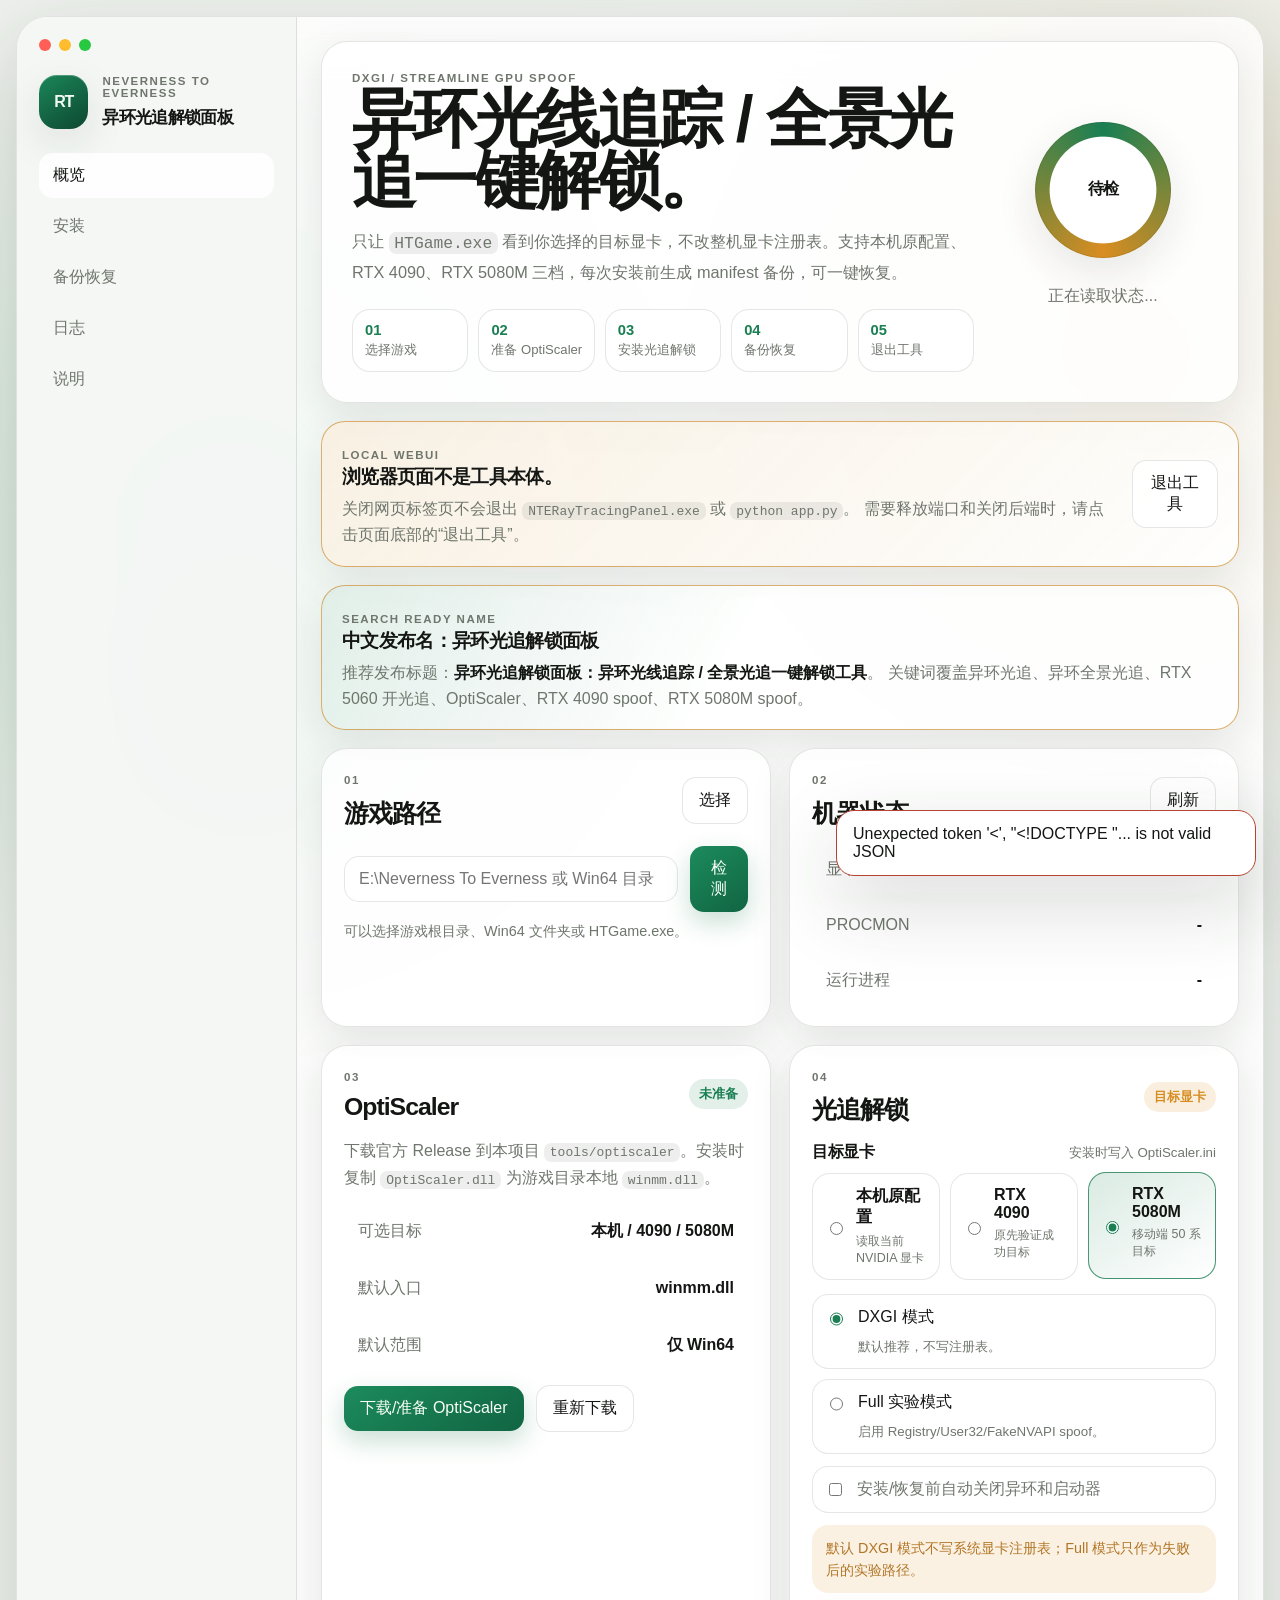
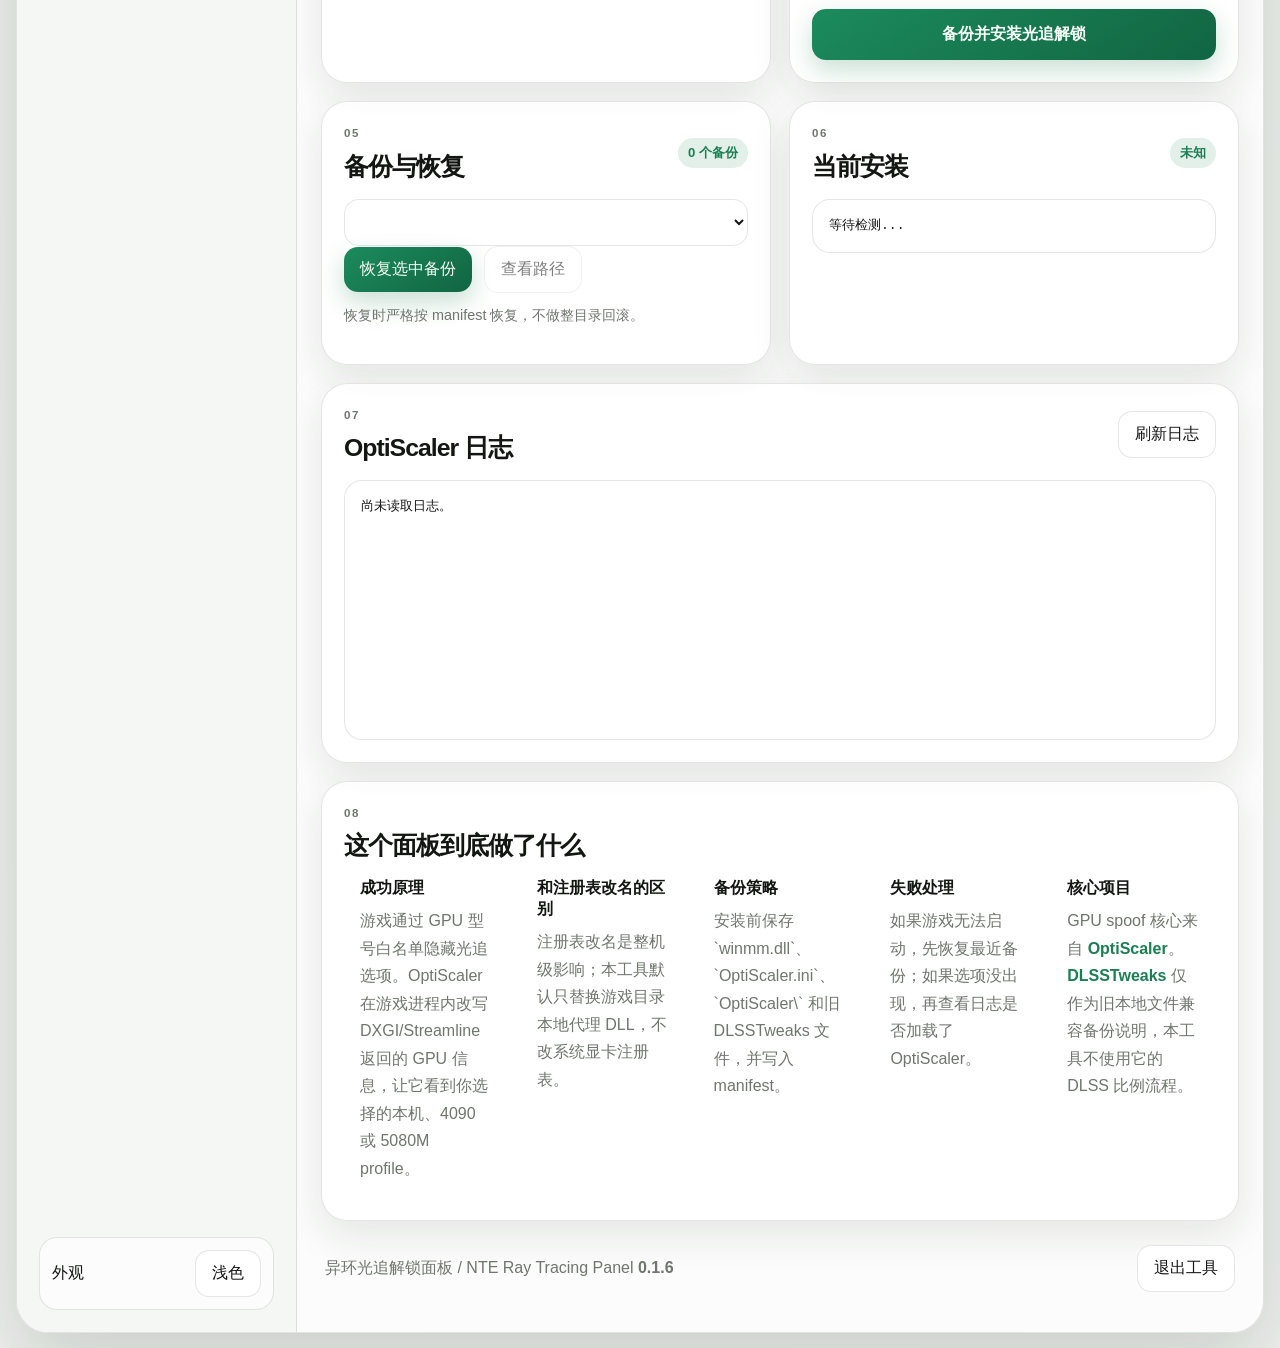
==== web/index.html @ 0f4c632c "Add selectable GPU spoof profiles" ====
<!doctype html>
<html lang="zh-CN" data-theme="light">
  <head>
    <meta charset="utf-8" />
    <meta name="viewport" content="width=device-width, initial-scale=1" />
    <meta
      name="description"
      content="异环光追解锁面板：异环光线追踪 / 全景光追一键解锁工具，基于 OptiScaler DXGI / Streamline GPU spoof，支持本机原配置、RTX 4090、RTX 5080M 三档目标，支持备份恢复，不改整机显卡注册表。"
    />
    <meta
      name="keywords"
      content="异环光追解锁,异环光线追踪一键,异环全景光追,异环光追开启,异环RTX5060开光追,异环显卡伪装,异环OptiScaler,异环RTX4090 spoof,异环RTX5080M spoof,NTE ray tracing unlock,Neverness To Everness ray tracing,Ananta path tracing,OptiScaler DXGI spoof"
    />
    <meta property="og:title" content="异环光追解锁面板 / NTE Ray Tracing Panel" />
    <meta property="og:description" content="只让 HTGame.exe 看到选定目标显卡，解锁异环光线追踪 / 全景光追选项；默认不改整机显卡注册表。" />
    <title>异环光追解锁面板 / NTE Ray Tracing Panel</title>
    <link rel="stylesheet" href="./styles.css" />
  </head>
  <body>
    <div class="ambient ambient-a"></div>
    <div class="ambient ambient-b"></div>

    <main class="shell">
      <aside class="sidebar">
        <div class="traffic">
          <span></span>
          <span></span>
          <span></span>
        </div>
        <div class="brand">
          <div class="brand-icon">RT</div>
          <div>
            <p class="eyebrow">Neverness To Everness</p>
            <h1>异环光追解锁面板</h1>
          </div>
        </div>
        <nav class="nav">
          <a href="#overview" class="active">概览</a>
          <a href="#install">安装</a>
          <a href="#backup">备份恢复</a>
          <a href="#logs">日志</a>
          <a href="#explain">说明</a>
        </nav>
        <div class="theme-card">
          <span>外观</span>
          <button id="themeToggle" class="theme-toggle" type="button">浅色</button>
        </div>
      </aside>

      <section class="content">
        <header class="hero" id="overview">
          <div>
            <p class="eyebrow">DXGI / Streamline GPU Spoof</p>
            <h2>异环光线追踪 / 全景光追一键解锁。</h2>
            <p class="hero-copy">
              只让 <code>HTGame.exe</code> 看到你选择的目标显卡，不改整机显卡注册表。支持本机原配置、RTX 4090、RTX 5080M 三档，每次安装前生成 manifest 备份，可一键恢复。
            </p>
            <div class="flow-strip" aria-label="功能流程">
              <div><b>01</b><span>选择游戏</span></div>
              <div><b>02</b><span>准备 OptiScaler</span></div>
              <div><b>03</b><span>安装光追解锁</span></div>
              <div><b>04</b><span>备份恢复</span></div>
              <div><b>05</b><span>退出工具</span></div>
            </div>
          </div>
          <div class="hero-meter">
            <div class="ring">
              <span id="statusGlyph">待检</span>
            </div>
            <p id="statusLine">正在读取状态...</p>
          </div>
        </header>

        <section class="notice-card">
          <div>
            <p class="eyebrow">Local WebUI</p>
            <h3>浏览器页面不是工具本体。</h3>
            <p>
              关闭网页标签页不会退出 <code>NTERayTracingPanel.exe</code> 或 <code>python app.py</code>。
              需要释放端口和关闭后端时，请点击页面底部的“退出工具”。
            </p>
          </div>
          <button id="shutdownBtnTop" class="secondary" type="button">退出工具</button>
        </section>

        <section class="seo-card">
          <p class="eyebrow">Search Ready Name</p>
          <h3>中文发布名：异环光追解锁面板</h3>
          <p>
            推荐发布标题：<b>异环光追解锁面板：异环光线追踪 / 全景光追一键解锁工具</b>。
            关键词覆盖异环光追、异环全景光追、RTX 5060 开光追、OptiScaler、RTX 4090 spoof、RTX 5080M spoof。
          </p>
        </section>

        <section class="grid two">
          <article class="card">
            <div class="card-head">
              <div>
                <p class="eyebrow">01</p>
                <h3>游戏路径</h3>
              </div>
              <button id="browseBtn" type="button" class="secondary">选择</button>
            </div>
            <div class="field-row">
              <input id="gamePath" type="text" placeholder="E:\Neverness To Everness 或 Win64 目录" />
              <button id="detectBtn" type="button">检测</button>
            </div>
            <div id="pathHint" class="hint">可以选择游戏根目录、Win64 文件夹或 HTGame.exe。</div>
          </article>

          <article class="card">
            <div class="card-head">
              <div>
                <p class="eyebrow">02</p>
                <h3>机器状态</h3>
              </div>
              <button id="refreshBtn" type="button" class="secondary">刷新</button>
            </div>
            <div class="status-list">
              <div><span>显卡</span><strong id="gpuName">-</strong></div>
              <div><span>PROCMON</span><strong id="procmonState">-</strong></div>
              <div><span>运行进程</span><strong id="processState">-</strong></div>
            </div>
          </article>
        </section>

        <section class="grid two" id="install">
          <article class="card feature">
            <div class="card-head">
              <div>
                <p class="eyebrow">03</p>
                <h3>OptiScaler</h3>
              </div>
              <span id="optiBadge" class="pill">未准备</span>
            </div>
            <p>
              下载官方 Release 到本项目 <code>tools/optiscaler</code>。安装时复制 <code>OptiScaler.dll</code> 为游戏目录本地
              <code>winmm.dll</code>。
            </p>
            <div class="setting-list">
              <div><span>可选目标</span><strong>本机 / 4090 / 5080M</strong></div>
              <div><span>默认入口</span><strong>winmm.dll</strong></div>
              <div><span>默认范围</span><strong>仅 Win64</strong></div>
            </div>
            <div class="actions">
              <button id="downloadBtn" type="button">下载/准备 OptiScaler</button>
              <button id="forceDownloadBtn" type="button" class="secondary">重新下载</button>
            </div>
          </article>

          <article class="card feature">
            <div class="card-head">
              <div>
                <p class="eyebrow">04</p>
                <h3>光追解锁</h3>
              </div>
              <span id="profileBadge" class="pill hot">目标显卡</span>
            </div>
            <div class="profile-panel">
              <div class="section-title">
                <span>目标显卡</span>
                <small>安装时写入 OptiScaler.ini</small>
              </div>
              <div id="profileGrid" class="profile-grid" aria-label="选择 GPU spoof 目标">
                <label class="profile-option">
                  <input type="radio" name="profile" value="local" />
                  <span>
                    <strong>本机原配置</strong>
                    <small>读取当前 NVIDIA 显卡</small>
                  </span>
                </label>
                <label class="profile-option">
                  <input type="radio" name="profile" value="rtx4090" />
                  <span>
                    <strong>RTX 4090</strong>
                    <small>原先验证成功目标</small>
                  </span>
                </label>
                <label class="profile-option">
                  <input type="radio" name="profile" value="rtx5080m" checked />
                  <span>
                    <strong>RTX 5080M</strong>
                    <small>移动端 50 系目标</small>
                  </span>
                </label>
              </div>
            </div>
            <div class="mode-box">
              <label>
                <input type="radio" name="mode" value="dxgi" checked />
                <span>DXGI 模式</span>
                <small>默认推荐，不写注册表。</small>
              </label>
              <label>
                <input type="radio" name="mode" value="full" />
                <span>Full 实验模式</span>
                <small>启用 Registry/User32/FakeNVAPI spoof。</small>
              </label>
            </div>
            <label class="check-row">
              <input id="closeGame" type="checkbox" />
              <span>安装/恢复前自动关闭异环和启动器</span>
            </label>
            <div class="danger-note">
              默认 DXGI 模式不写系统显卡注册表；Full 模式只作为失败后的实验路径。
            </div>
            <button id="installBtn" type="button" class="primary">备份并安装光追解锁</button>
          </article>
        </section>

        <section class="grid two" id="backup">
          <article class="card">
            <div class="card-head">
              <div>
                <p class="eyebrow">05</p>
                <h3>备份与恢复</h3>
              </div>
              <span id="backupCount" class="pill">0 个备份</span>
            </div>
            <select id="backupSelect"></select>
            <div class="actions">
              <button id="restoreBtn" type="button">恢复选中备份</button>
              <button id="openBackupBtn" type="button" class="secondary" disabled>查看路径</button>
            </div>
            <p class="hint">恢复时严格按 manifest 恢复，不做整目录回滚。</p>
          </article>

          <article class="card">
            <div class="card-head">
              <div>
                <p class="eyebrow">06</p>
                <h3>当前安装</h3>
              </div>
              <span id="installBadge" class="pill">未知</span>
            </div>
            <pre id="installState" class="mini-log">等待检测...</pre>
          </article>
        </section>

        <section class="card" id="logs">
          <div class="card-head">
            <div>
              <p class="eyebrow">07</p>
              <h3>OptiScaler 日志</h3>
            </div>
            <button id="logBtn" type="button" class="secondary">刷新日志</button>
          </div>
          <pre id="logView" class="log">尚未读取日志。</pre>
        </section>

        <section class="card explain" id="explain">
          <p class="eyebrow">08</p>
          <h3>这个面板到底做了什么</h3>
          <div class="explain-grid">
            <div>
              <h4>成功原理</h4>
              <p>游戏通过 GPU 型号白名单隐藏光追选项。OptiScaler 在游戏进程内改写 DXGI/Streamline 返回的 GPU 信息，让它看到你选择的本机、4090 或 5080M profile。</p>
            </div>
            <div>
              <h4>和注册表改名的区别</h4>
              <p>注册表改名是整机级影响；本工具默认只替换游戏目录本地代理 DLL，不改系统显卡注册表。</p>
            </div>
            <div>
              <h4>备份策略</h4>
              <p>安装前保存 `winmm.dll`、`OptiScaler.ini`、`OptiScaler\` 和旧 DLSSTweaks 文件，并写入 manifest。</p>
            </div>
            <div>
              <h4>失败处理</h4>
              <p>如果游戏无法启动，先恢复最近备份；如果选项没出现，再查看日志是否加载了 OptiScaler。</p>
            </div>
            <div>
              <h4>核心项目</h4>
              <p>
                GPU spoof 核心来自 <a href="https://github.com/optiscaler/OptiScaler">OptiScaler</a>。
                <a href="https://github.com/emoose/DLSSTweaks">DLSSTweaks</a> 仅作为旧本地文件兼容备份说明，本工具不使用它的 DLSS 比例流程。
              </p>
            </div>
          </div>
        </section>

        <footer class="footer">
          <span>异环光追解锁面板 / NTE Ray Tracing Panel <b id="versionText">0.1.6</b></span>
          <button id="shutdownBtn" class="ghost" type="button">退出工具</button>
        </footer>
      </section>
    </main>

    <div id="toast" class="toast"></div>
    <script src="./app.js"></script>
  </body>
</html>
---- web/styles.css ----
:root {
  --font-display: "Avenir Next", "SF Pro Display", "Segoe UI Variable", sans-serif;
  --font-body: "Aptos", "SF Pro Text", "Segoe UI", sans-serif;
  --bg: #edf0ec;
  --panel: rgba(255, 255, 255, 0.76);
  --panel-solid: #ffffff;
  --sidebar: rgba(244, 246, 243, 0.84);
  --text: #141614;
  --muted: #6f766d;
  --line: rgba(24, 28, 24, 0.11);
  --accent: #1a7f52;
  --accent-2: #d88d22;
  --danger: #b84232;
  --shadow: 0 28px 80px rgba(31, 43, 32, 0.18);
  --soft-shadow: 0 14px 40px rgba(31, 43, 32, 0.1);
  --code: rgba(20, 22, 20, 0.07);
}

html[data-theme="dark"] {
  --bg: #101310;
  --panel: rgba(30, 34, 30, 0.72);
  --panel-solid: #1b201b;
  --sidebar: rgba(23, 27, 23, 0.82);
  --text: #eef3ec;
  --muted: #aab3a7;
  --line: rgba(238, 243, 236, 0.12);
  --accent: #7ee0a5;
  --accent-2: #f0bd69;
  --danger: #ff897a;
  --shadow: 0 28px 90px rgba(0, 0, 0, 0.46);
  --soft-shadow: 0 14px 46px rgba(0, 0, 0, 0.28);
  --code: rgba(238, 243, 236, 0.08);
}

* {
  box-sizing: border-box;
}

html {
  scroll-behavior: smooth;
}

body {
  min-height: 100vh;
  margin: 0;
  color: var(--text);
  background:
    radial-gradient(circle at 18% 18%, rgba(122, 202, 149, 0.28), transparent 32rem),
    radial-gradient(circle at 88% 12%, rgba(216, 141, 34, 0.2), transparent 28rem),
    linear-gradient(135deg, var(--bg), color-mix(in oklab, var(--bg), #ffffff 8%));
  font-family: var(--font-body);
}

button,
input,
select {
  font: inherit;
}

code {
  padding: 0.1rem 0.36rem;
  border-radius: 0.45rem;
  background: var(--code);
}

.ambient {
  position: fixed;
  pointer-events: none;
  filter: blur(12px);
  opacity: 0.6;
  z-index: 0;
}

.ambient-a {
  inset: auto auto 4rem 8rem;
  width: 16rem;
  height: 16rem;
  border-radius: 42% 58% 55% 45%;
  background: rgba(93, 164, 114, 0.2);
}

.ambient-b {
  inset: 5rem 7rem auto auto;
  width: 12rem;
  height: 12rem;
  border-radius: 50%;
  background: rgba(229, 166, 72, 0.16);
}

.shell {
  position: relative;
  z-index: 1;
  display: grid;
  grid-template-columns: 280px minmax(0, 1fr);
  width: min(1320px, calc(100% - 32px));
  min-height: calc(100vh - 32px);
  margin: 16px auto;
  overflow: hidden;
  border: 1px solid var(--line);
  border-radius: 32px;
  background: var(--panel);
  box-shadow: var(--shadow);
  backdrop-filter: blur(26px) saturate(1.18);
}

.sidebar {
  display: flex;
  flex-direction: column;
  gap: 24px;
  padding: 22px;
  background: var(--sidebar);
  border-right: 1px solid var(--line);
}

.traffic {
  display: flex;
  gap: 8px;
}

.traffic span {
  width: 12px;
  height: 12px;
  border-radius: 50%;
}

.traffic span:nth-child(1) { background: #ff5f57; }
.traffic span:nth-child(2) { background: #ffbd2e; }
.traffic span:nth-child(3) { background: #28c840; }

.brand {
  display: flex;
  align-items: center;
  gap: 14px;
}

.brand-icon {
  display: grid;
  width: 54px;
  height: 54px;
  place-items: center;
  border-radius: 18px;
  color: #effaf1;
  background: linear-gradient(145deg, #1b8758, #0d4731);
  font-family: var(--font-display);
  font-weight: 800;
  letter-spacing: -0.08em;
  box-shadow: inset 0 1px rgba(255, 255, 255, 0.24), var(--soft-shadow);
}

.brand h1,
.hero h2,
.card h3 {
  margin: 0;
  font-family: var(--font-display);
  letter-spacing: -0.04em;
}

.brand h1 {
  font-size: 1.08rem;
}

.eyebrow {
  margin: 0 0 0.34rem;
  color: var(--muted);
  font-size: 0.72rem;
  font-weight: 700;
  letter-spacing: 0.13em;
  text-transform: uppercase;
}

.nav {
  display: grid;
  gap: 6px;
}

.nav a {
  padding: 12px 14px;
  color: var(--muted);
  text-decoration: none;
  border-radius: 14px;
  transition: 180ms ease;
}

.nav a:hover,
.nav a.active {
  color: var(--text);
  background: color-mix(in oklab, var(--panel-solid), transparent 18%);
}

.theme-card {
  display: flex;
  align-items: center;
  justify-content: space-between;
  margin-top: auto;
  padding: 12px;
  border: 1px solid var(--line);
  border-radius: 18px;
  background: color-mix(in oklab, var(--panel-solid), transparent 34%);
}

.content {
  display: grid;
  gap: 18px;
  padding: 24px;
  overflow: auto;
}

.hero,
.card {
  border: 1px solid var(--line);
  border-radius: 26px;
  background: var(--panel);
  box-shadow: var(--soft-shadow);
}

.hero {
  display: grid;
  grid-template-columns: minmax(0, 1fr) 210px;
  gap: 24px;
  padding: 30px;
  min-height: 230px;
}

.hero h2 {
  max-width: 780px;
  font-size: clamp(2.1rem, 5vw, 4.8rem);
  line-height: 0.95;
}

.hero-copy {
  max-width: 680px;
  color: var(--muted);
  font-size: 1.02rem;
  line-height: 1.8;
}

.flow-strip {
  display: grid;
  grid-template-columns: repeat(5, minmax(0, 1fr));
  gap: 10px;
  margin-top: 22px;
}

.flow-strip div {
  padding: 12px;
  border: 1px solid var(--line);
  border-radius: 18px;
  background: color-mix(in oklab, var(--panel-solid), transparent 28%);
}

.flow-strip b {
  display: block;
  color: var(--accent);
  font-family: var(--font-display);
  font-size: 0.92rem;
}

.flow-strip span {
  display: block;
  margin-top: 3px;
  color: var(--muted);
  font-size: 0.82rem;
  white-space: nowrap;
}

.hero-meter {
  display: grid;
  align-content: center;
  justify-items: center;
  gap: 12px;
  color: var(--muted);
  text-align: center;
}

.ring {
  display: grid;
  width: 136px;
  height: 136px;
  place-items: center;
  border-radius: 50%;
  background:
    radial-gradient(circle at center, var(--panel-solid) 0 55%, transparent 56%),
    conic-gradient(var(--accent), var(--accent-2), var(--accent));
  box-shadow: inset 0 0 0 1px var(--line), var(--soft-shadow);
}

.ring span {
  font-family: var(--font-display);
  font-weight: 800;
  letter-spacing: -0.05em;
  color: var(--text);
}

.grid {
  display: grid;
  gap: 18px;
}

.notice-card,
.seo-card {
  display: flex;
  align-items: center;
  justify-content: space-between;
  gap: 18px;
  padding: 18px 20px;
  border: 1px solid color-mix(in oklab, var(--accent-2), var(--line) 40%);
  border-radius: 24px;
  background:
    linear-gradient(135deg, color-mix(in oklab, var(--accent-2), transparent 88%), transparent),
    var(--panel);
  box-shadow: var(--soft-shadow);
}

.notice-card h3,
.notice-card p,
.seo-card h3,
.seo-card p {
  margin: 0;
}

.notice-card h3,
.seo-card h3 {
  font-family: var(--font-display);
  letter-spacing: -0.035em;
}

.notice-card p,
.seo-card p {
  margin-top: 6px;
  color: var(--muted);
  line-height: 1.6;
}

.seo-card {
  display: block;
  background:
    linear-gradient(120deg, color-mix(in oklab, var(--accent), transparent 88%), transparent 45%),
    var(--panel);
}

.seo-card b {
  color: var(--text);
}

.grid.two {
  grid-template-columns: repeat(2, minmax(0, 1fr));
}

.card {
  padding: 22px;
}

.card.feature {
  min-height: 252px;
}

.card-head,
.actions,
.field-row {
  display: flex;
  align-items: center;
  gap: 12px;
}

.card-head {
  justify-content: space-between;
  margin-bottom: 16px;
}

.card h3 {
  font-size: 1.55rem;
}

.card p {
  color: var(--muted);
  line-height: 1.72;
}

.field-row input,
select {
  min-width: 0;
  width: 100%;
  padding: 13px 14px;
  color: var(--text);
  border: 1px solid var(--line);
  border-radius: 15px;
  outline: none;
  background: color-mix(in oklab, var(--panel-solid), transparent 16%);
}

.field-row input:focus,
select:focus {
  border-color: color-mix(in oklab, var(--accent), var(--line) 30%);
  box-shadow: 0 0 0 4px color-mix(in oklab, var(--accent), transparent 84%);
}

button {
  border: 0;
  cursor: pointer;
  color: #f8fff8;
  background: linear-gradient(145deg, #1c8b5d, #116542);
  border-radius: 14px;
  padding: 12px 16px;
  box-shadow: 0 10px 24px rgba(19, 111, 73, 0.22);
  transition: transform 160ms ease, filter 160ms ease, opacity 160ms ease;
}

button:hover {
  transform: translateY(-1px);
  filter: brightness(1.04);
}

button:disabled {
  cursor: not-allowed;
  opacity: 0.55;
  transform: none;
}

button.secondary,
button.theme-toggle,
button.ghost {
  color: var(--text);
  background: color-mix(in oklab, var(--panel-solid), transparent 10%);
  box-shadow: none;
  border: 1px solid var(--line);
}

button.primary {
  width: 100%;
  margin-top: 16px;
  padding: 15px 18px;
  font-weight: 800;
}

.pill {
  display: inline-flex;
  align-items: center;
  justify-content: center;
  min-height: 30px;
  padding: 0 10px;
  border-radius: 999px;
  color: var(--accent);
  background: color-mix(in oklab, var(--accent), transparent 88%);
  font-size: 0.82rem;
  font-weight: 800;
}

.pill.hot {
  color: var(--accent-2);
  background: color-mix(in oklab, var(--accent-2), transparent 86%);
}

.hint {
  margin-top: 10px;
  color: var(--muted);
  font-size: 0.9rem;
}

.status-list {
  display: grid;
  gap: 10px;
}

.status-list div,
.setting-list div {
  display: flex;
  align-items: center;
  justify-content: space-between;
  gap: 16px;
  padding: 13px 14px;
  border-radius: 16px;
  background: color-mix(in oklab, var(--panel-solid), transparent 30%);
}

.status-list span,
.setting-list span {
  color: var(--muted);
}

.setting-list {
  display: grid;
  gap: 10px;
  margin: 16px 0;
}

.profile-panel {
  display: grid;
  gap: 10px;
  margin-bottom: 14px;
}

.section-title {
  display: flex;
  align-items: baseline;
  justify-content: space-between;
  gap: 12px;
}

.section-title span {
  font-family: var(--font-display);
  font-weight: 800;
  letter-spacing: -0.03em;
}

.section-title small {
  color: var(--muted);
}

.profile-grid {
  display: grid;
  grid-template-columns: repeat(3, minmax(0, 1fr));
  gap: 10px;
}

.profile-option {
  display: grid;
  grid-template-columns: auto minmax(0, 1fr);
  gap: 10px;
  min-height: 92px;
  padding: 12px;
  border: 1px solid var(--line);
  border-radius: 18px;
  background: color-mix(in oklab, var(--panel-solid), transparent 24%);
  transition: border-color 160ms ease, transform 160ms ease, background 160ms ease;
}

.profile-option:has(input:checked) {
  border-color: color-mix(in oklab, var(--accent), var(--line) 24%);
  background:
    linear-gradient(145deg, color-mix(in oklab, var(--accent), transparent 84%), transparent),
    color-mix(in oklab, var(--panel-solid), transparent 12%);
  transform: translateY(-1px);
}

.profile-option input {
  margin-top: 4px;
  accent-color: var(--accent);
}

.profile-option strong,
.profile-option small {
  display: block;
}

.profile-option small {
  margin-top: 5px;
  color: var(--muted);
  font-size: 0.78rem;
  line-height: 1.35;
  word-break: break-word;
}

.mode-box {
  display: grid;
  gap: 10px;
}

.mode-box label,
.check-row {
  display: grid;
  grid-template-columns: auto minmax(0, 1fr);
  gap: 10px 12px;
  padding: 12px;
  border: 1px solid var(--line);
  border-radius: 16px;
  background: color-mix(in oklab, var(--panel-solid), transparent 24%);
}

.mode-box input,
.check-row input {
  margin-top: 3px;
  accent-color: var(--accent);
}

.mode-box small {
  grid-column: 2;
  color: var(--muted);
}

.check-row {
  display: flex;
  align-items: center;
  margin-top: 12px;
  color: var(--muted);
}

.danger-note {
  margin-top: 12px;
  padding: 12px 14px;
  border-radius: 16px;
  color: color-mix(in oklab, var(--accent-2), var(--text) 18%);
  background: color-mix(in oklab, var(--accent-2), transparent 88%);
  font-size: 0.9rem;
  line-height: 1.55;
}

.mini-log,
.log {
  width: 100%;
  margin: 0;
  padding: 16px;
  overflow: auto;
  border: 1px solid var(--line);
  border-radius: 18px;
  color: var(--text);
  background: color-mix(in oklab, var(--panel-solid), transparent 22%);
  font-family: "Cascadia Mono", "JetBrains Mono", monospace;
  font-size: 0.82rem;
  line-height: 1.55;
}

.log {
  min-height: 260px;
  max-height: 520px;
}

.explain-grid {
  display: grid;
  grid-template-columns: repeat(5, minmax(0, 1fr));
  gap: 12px;
}

.explain-grid div {
  padding: 16px;
  border-radius: 20px;
  background: color-mix(in oklab, var(--panel-solid), transparent 26%);
}

.explain-grid h4 {
  margin: 0 0 8px;
  font-family: var(--font-display);
}

.explain-grid p {
  margin: 0;
}

.explain-grid a {
  color: var(--accent);
  font-weight: 800;
  text-decoration: none;
}

.footer {
  display: flex;
  align-items: center;
  justify-content: space-between;
  color: var(--muted);
  padding: 6px 4px 16px;
}

.toast {
  position: fixed;
  right: 24px;
  bottom: 24px;
  z-index: 10;
  max-width: min(420px, calc(100% - 48px));
  padding: 14px 16px;
  border: 1px solid var(--line);
  border-radius: 18px;
  color: var(--text);
  background: var(--panel-solid);
  box-shadow: var(--shadow);
  opacity: 0;
  transform: translateY(12px);
  transition: 180ms ease;
  pointer-events: none;
}

.toast.show {
  opacity: 1;
  transform: translateY(0);
}

@media (max-width: 980px) {
  .shell {
    grid-template-columns: 1fr;
  }

  .sidebar {
    position: sticky;
    top: 0;
    z-index: 2;
    border-right: 0;
    border-bottom: 1px solid var(--line);
  }

  .nav {
    grid-template-columns: repeat(5, minmax(0, 1fr));
    overflow: auto;
  }

  .hero,
  .flow-strip,
  .grid.two,
  .profile-grid,
  .explain-grid {
    grid-template-columns: 1fr;
  }

  .notice-card {
    align-items: stretch;
    flex-direction: column;
  }
}

@media (max-width: 640px) {
  .shell {
    width: 100%;
    min-height: 100vh;
    margin: 0;
    border-radius: 0;
  }

  .content,
  .sidebar {
    padding: 16px;
  }

  .field-row,
  .actions,
  .card-head {
    align-items: stretch;
    flex-direction: column;
  }

  .hero h2 {
    font-size: 2.2rem;
  }
}
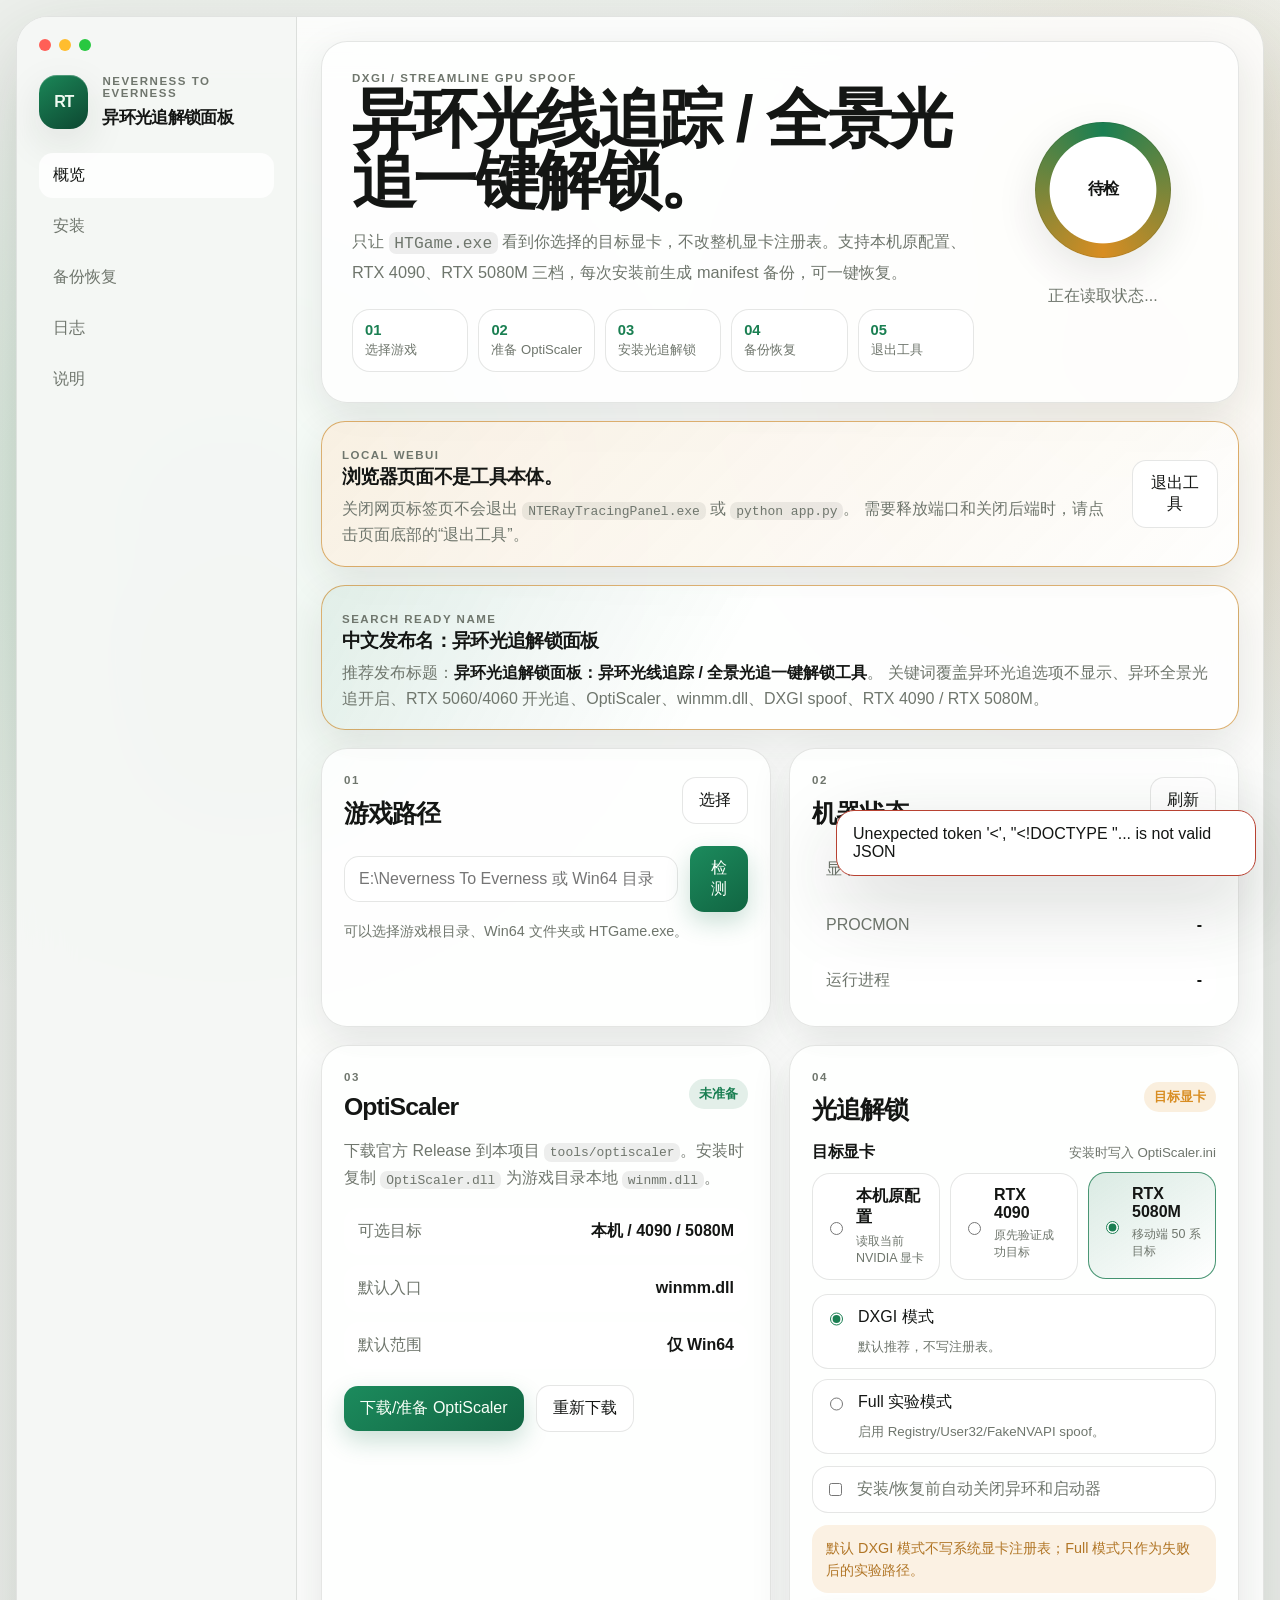
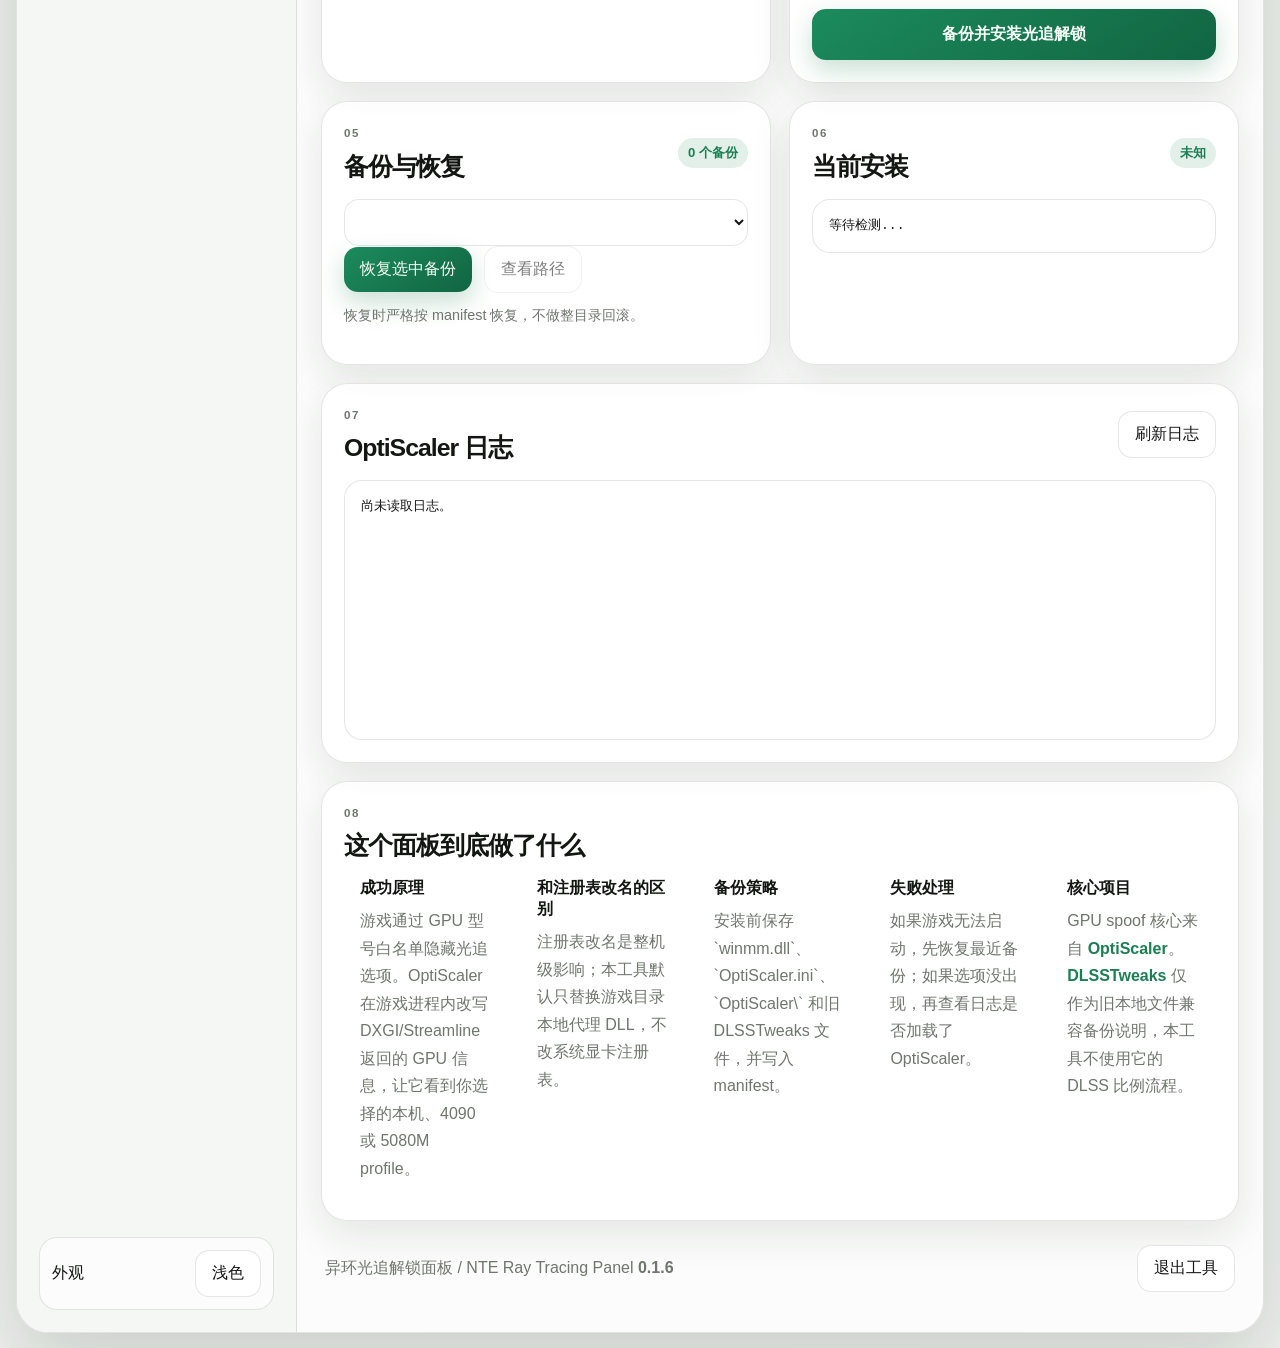
==== commit 5e4ba48f: "Improve search keywords and metadata" ====
--- a/web/index.html
+++ b/web/index.html
@@ -5,14 +5,14 @@
     <meta name="viewport" content="width=device-width, initial-scale=1" />
     <meta
       name="description"
-      content="异环光追解锁面板：异环光线追踪 / 全景光追一键解锁工具，基于 OptiScaler DXGI / Streamline GPU spoof，支持本机原配置、RTX 4090、RTX 5080M 三档目标，支持备份恢复，不改整机显卡注册表。"
+      content="异环光追解锁面板：解决异环光追选项不显示、RTX 5060/4060 无法开启光线追踪的问题。基于 OptiScaler DXGI / Streamline GPU spoof，本地 WebUI 支持本机原配置、RTX 4090、RTX 5080M 三档目标，备份恢复，不改整机显卡注册表。"
     />
     <meta
       name="keywords"
-      content="异环光追解锁,异环光线追踪一键,异环全景光追,异环光追开启,异环RTX5060开光追,异环显卡伪装,异环OptiScaler,异环RTX4090 spoof,异环RTX5080M spoof,NTE ray tracing unlock,Neverness To Everness ray tracing,Ananta path tracing,OptiScaler DXGI spoof"
+      content="异环光追解锁,异环光线追踪开启,异环全景光追开启,异环光追选项不显示,异环光追灰色,异环RTX5060开光追,异环RTX4060开光追,异环显卡伪装,异环不改注册表光追,异环winmm.dll光追,异环HTGame.exe光追,异环OptiScaler,异环RTX4090 spoof,异环RTX5080M spoof,NTE ray tracing unlock,Neverness To Everness ray tracing unlock,NTE ray tracing option missing,NTE GPU spoof,NTE OptiScaler DXGI spoof,Ananta ray tracing unlock,Ananta path tracing"
     />
     <meta property="og:title" content="异环光追解锁面板 / NTE Ray Tracing Panel" />
-    <meta property="og:description" content="只让 HTGame.exe 看到选定目标显卡，解锁异环光线追踪 / 全景光追选项；默认不改整机显卡注册表。" />
+    <meta property="og:description" content="本地 WebUI 工具：只让 HTGame.exe 看到选定目标显卡，解锁异环光线追踪 / 全景光追选项；默认不改整机显卡注册表。" />
     <title>异环光追解锁面板 / NTE Ray Tracing Panel</title>
     <link rel="stylesheet" href="./styles.css" />
   </head>
@@ -88,7 +88,7 @@
           <h3>中文发布名：异环光追解锁面板</h3>
           <p>
             推荐发布标题：<b>异环光追解锁面板：异环光线追踪 / 全景光追一键解锁工具</b>。
-            关键词覆盖异环光追、异环全景光追、RTX 5060 开光追、OptiScaler、RTX 4090 spoof、RTX 5080M spoof。
+            关键词覆盖异环光追选项不显示、异环全景光追开启、RTX 5060/4060 开光追、OptiScaler、winmm.dll、DXGI spoof、RTX 4090 / RTX 5080M。
           </p>
         </section>
 
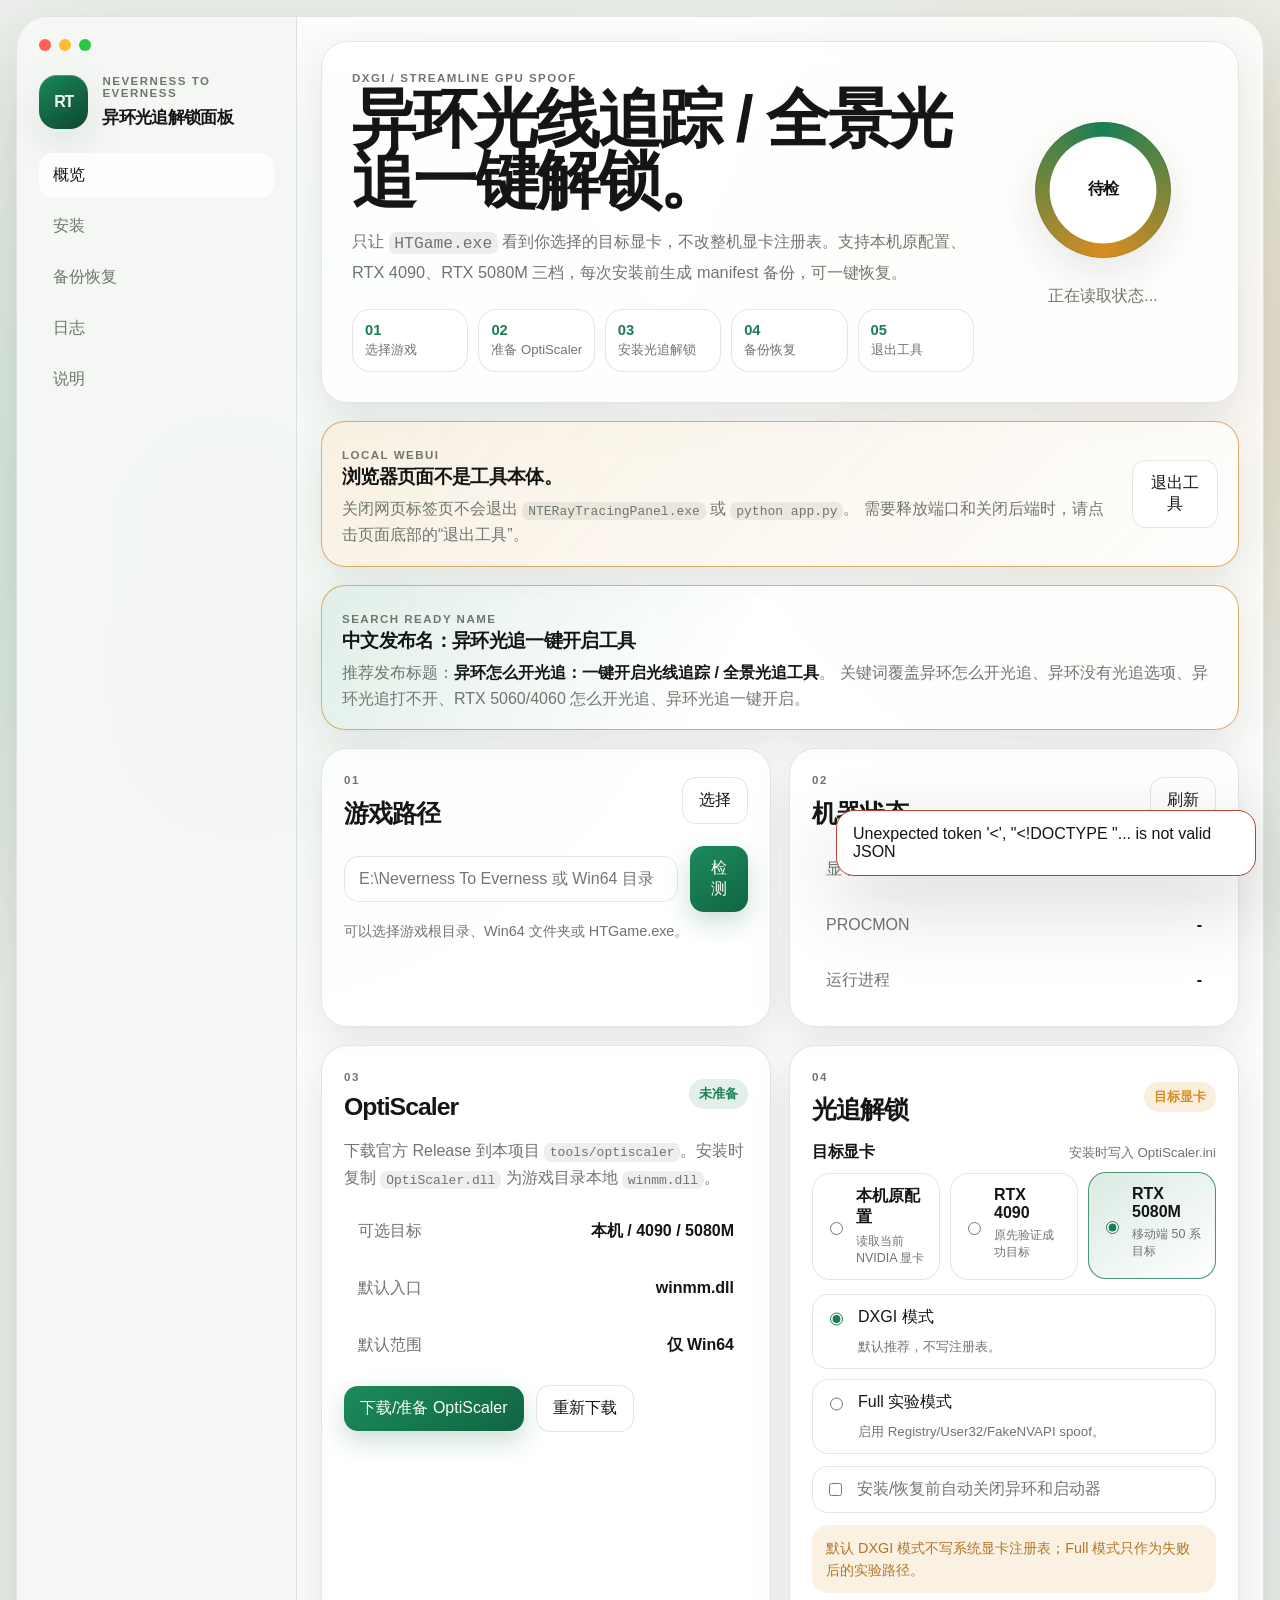
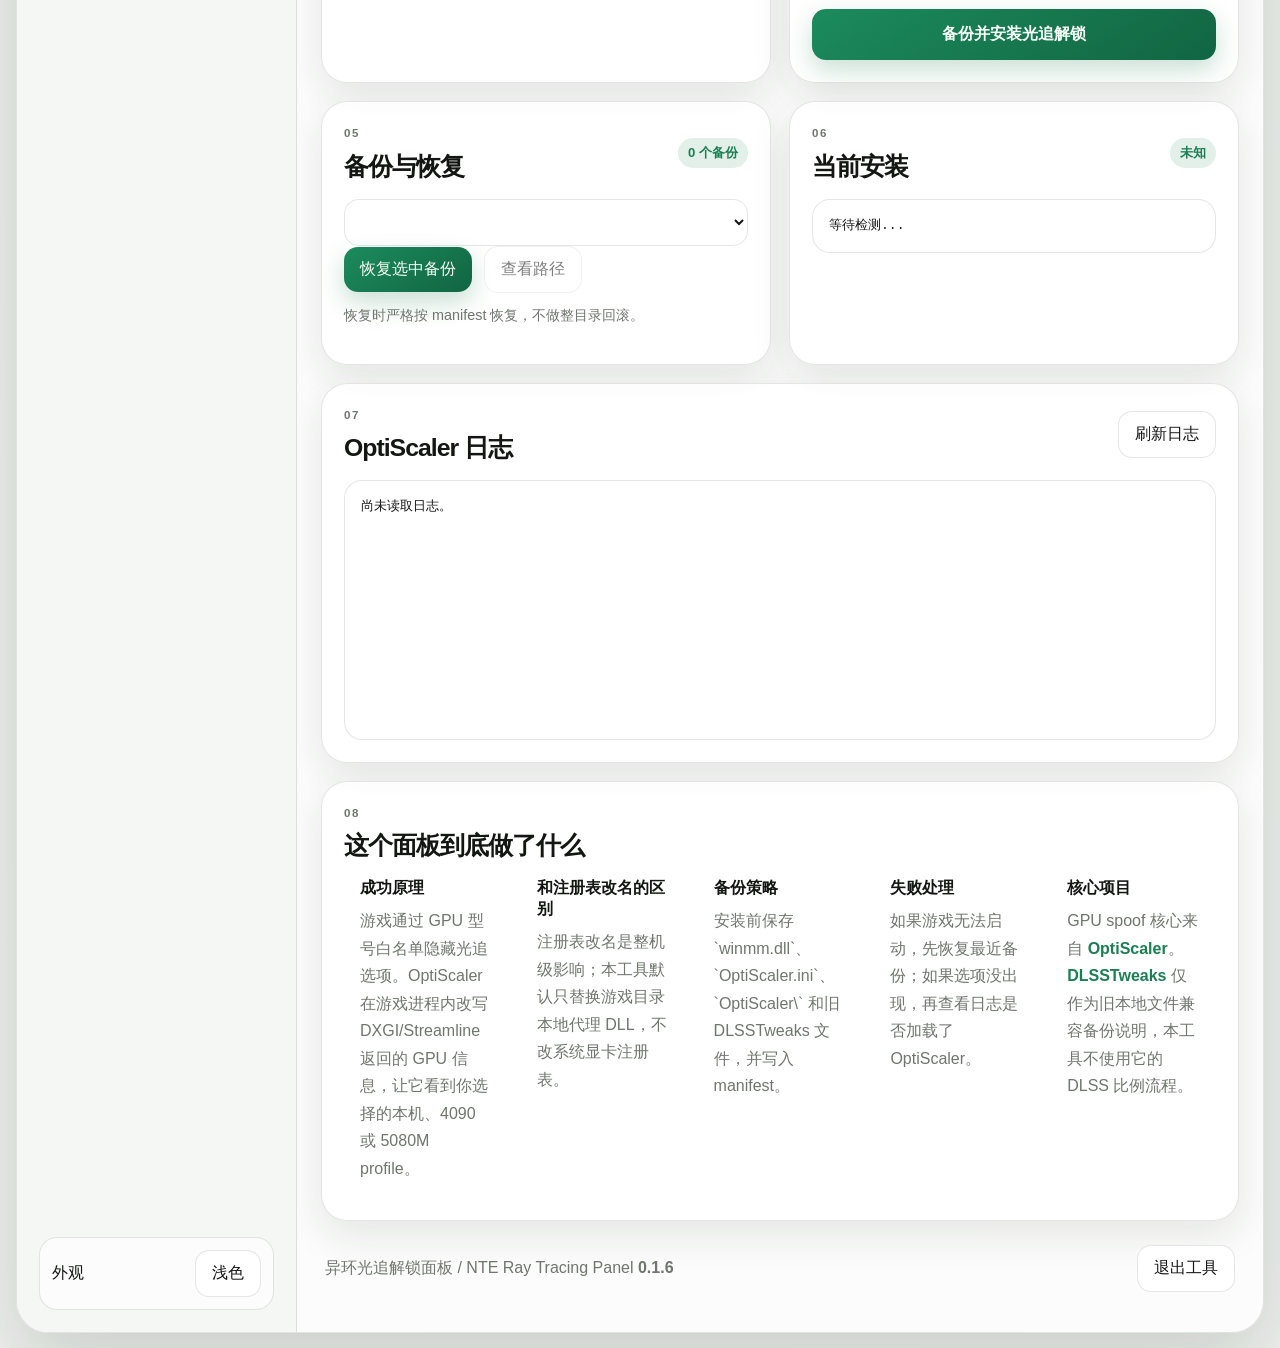
==== commit 0330821a: "Tune keywords for player search intent" ====
--- a/web/index.html
+++ b/web/index.html
@@ -5,14 +5,14 @@
     <meta name="viewport" content="width=device-width, initial-scale=1" />
     <meta
       name="description"
-      content="异环光追解锁面板：解决异环光追选项不显示、RTX 5060/4060 无法开启光线追踪的问题。基于 OptiScaler DXGI / Streamline GPU spoof，本地 WebUI 支持本机原配置、RTX 4090、RTX 5080M 三档目标，备份恢复，不改整机显卡注册表。"
+      content="异环怎么开光追？这个本地 WebUI 可以一键开启异环光线追踪 / 全景光追，解决没有光追选项、光追打不开、RTX 5060/4060 开不了光追的问题。工具会自动安装 OptiScaler winmm.dll 和 OptiScaler.ini，支持备份恢复，不改整机显卡注册表。"
     />
     <meta
       name="keywords"
-      content="异环光追解锁,异环光线追踪开启,异环全景光追开启,异环光追选项不显示,异环光追灰色,异环RTX5060开光追,异环RTX4060开光追,异环显卡伪装,异环不改注册表光追,异环winmm.dll光追,异环HTGame.exe光追,异环OptiScaler,异环RTX4090 spoof,异环RTX5080M spoof,NTE ray tracing unlock,Neverness To Everness ray tracing unlock,NTE ray tracing option missing,NTE GPU spoof,NTE OptiScaler DXGI spoof,Ananta ray tracing unlock,Ananta path tracing"
+      content="异环怎么开光追,异环光追怎么开,异环全景光追怎么开,异环光线追踪怎么开,异环没有光追选项,异环光追选项不显示,异环光追打不开,异环光追开不了,异环光追灰色,异环RTX5060怎么开光追,异环RTX4060怎么开光追,异环5060没有光追,异环4060没有光追,异环光追一键开启,异环光追一键安装,异环光追一键部署,异环开光追工具,异环光追工具,异环光追补丁,异环OptiScaler一键安装,异环winmm.dll一键安装,NTE how to enable ray tracing,NTE no ray tracing option,NTE ray tracing option missing,NTE ray tracing fix,NTE ray tracing tool,NTE one-click ray tracing unlock,NTE one-click OptiScaler install,Ananta how to enable ray tracing,Ananta no ray tracing option"
     />
     <meta property="og:title" content="异环光追解锁面板 / NTE Ray Tracing Panel" />
-    <meta property="og:description" content="本地 WebUI 工具：只让 HTGame.exe 看到选定目标显卡，解锁异环光线追踪 / 全景光追选项；默认不改整机显卡注册表。" />
+    <meta property="og:description" content="给玩家的一键开光追工具：自动安装 OptiScaler 的 winmm.dll 和 OptiScaler.ini，解决异环没有光追选项、光追打不开的问题；默认不改整机显卡注册表。" />
     <title>异环光追解锁面板 / NTE Ray Tracing Panel</title>
     <link rel="stylesheet" href="./styles.css" />
   </head>
@@ -85,10 +85,10 @@
 
         <section class="seo-card">
           <p class="eyebrow">Search Ready Name</p>
-          <h3>中文发布名：异环光追解锁面板</h3>
+          <h3>中文发布名：异环光追一键开启工具</h3>
           <p>
-            推荐发布标题：<b>异环光追解锁面板：异环光线追踪 / 全景光追一键解锁工具</b>。
-            关键词覆盖异环光追选项不显示、异环全景光追开启、RTX 5060/4060 开光追、OptiScaler、winmm.dll、DXGI spoof、RTX 4090 / RTX 5080M。
+            推荐发布标题：<b>异环怎么开光追：一键开启光线追踪 / 全景光追工具</b>。
+            关键词覆盖异环怎么开光追、异环没有光追选项、异环光追打不开、RTX 5060/4060 怎么开光追、异环光追一键开启。
           </p>
         </section>
 
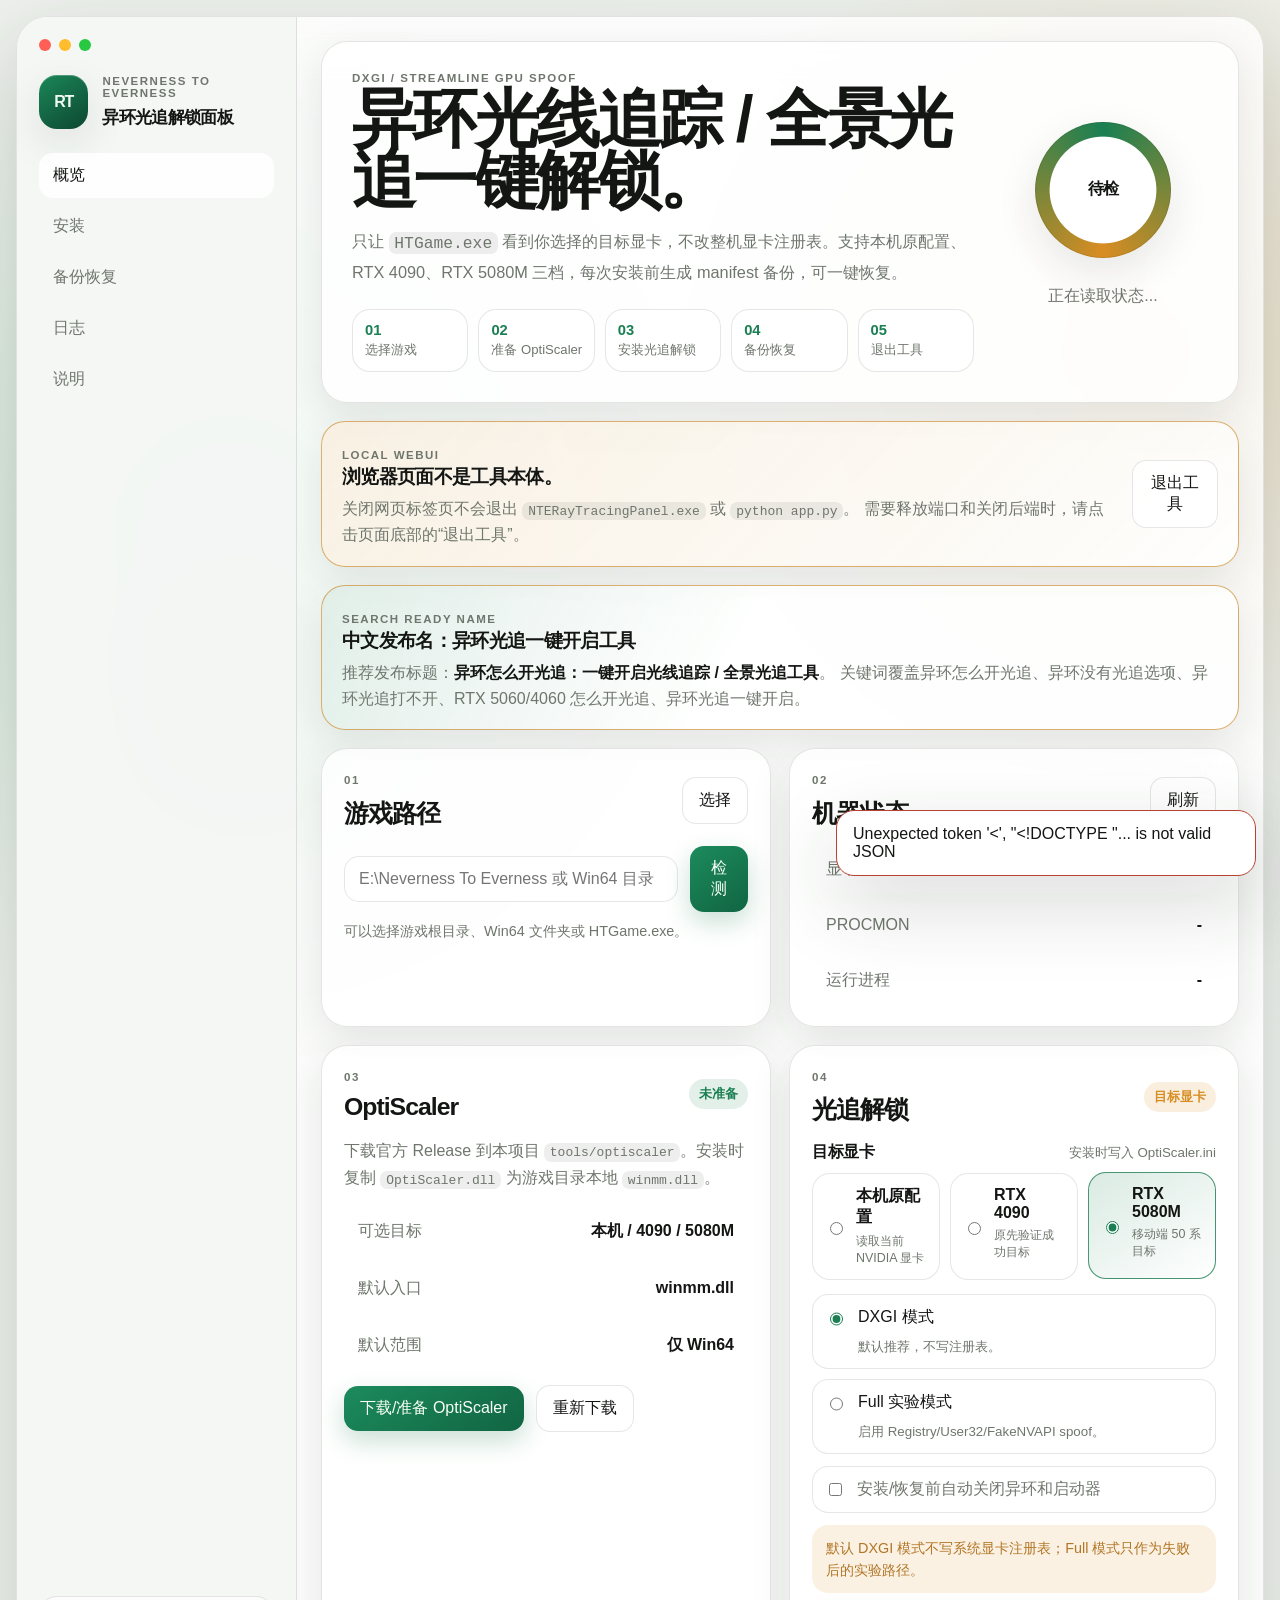
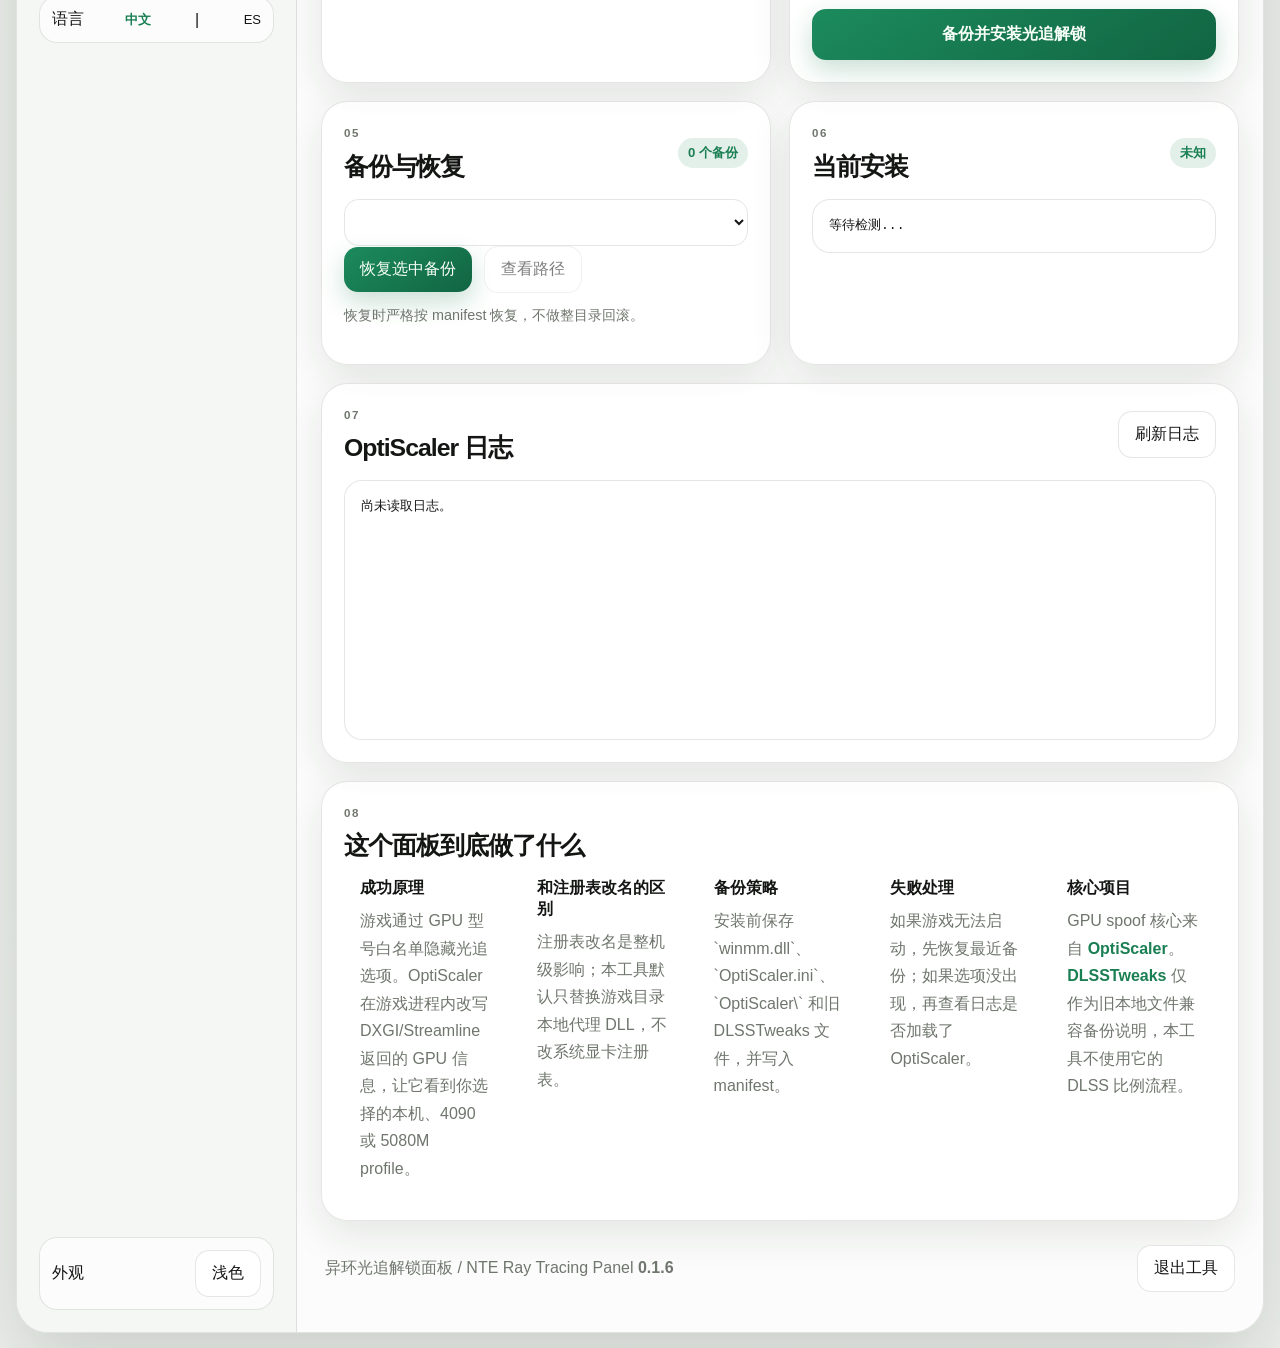
==== commit fd4c5e38: "feat: Add Spanish language support" ====
--- a/web/index.html
+++ b/web/index.html
@@ -41,6 +41,12 @@
           <a href="#logs">日志</a>
           <a href="#explain">说明</a>
         </nav>
+        <div class="theme-card">
+          <span>语言</span>
+          <a href="./" style="text-decoration:none;font-size:13px;color:var(--accent);font-weight:600;">中文</a>
+          <span style="color:var(--text-secondary);margin:0 4px;">|</span>
+          <a href="./index.es.html" style="text-decoration:none;font-size:13px;color:var(--text-secondary);">ES</a>
+        </div>
         <div class="theme-card">
           <span>外观</span>
           <button id="themeToggle" class="theme-toggle" type="button">浅色</button>
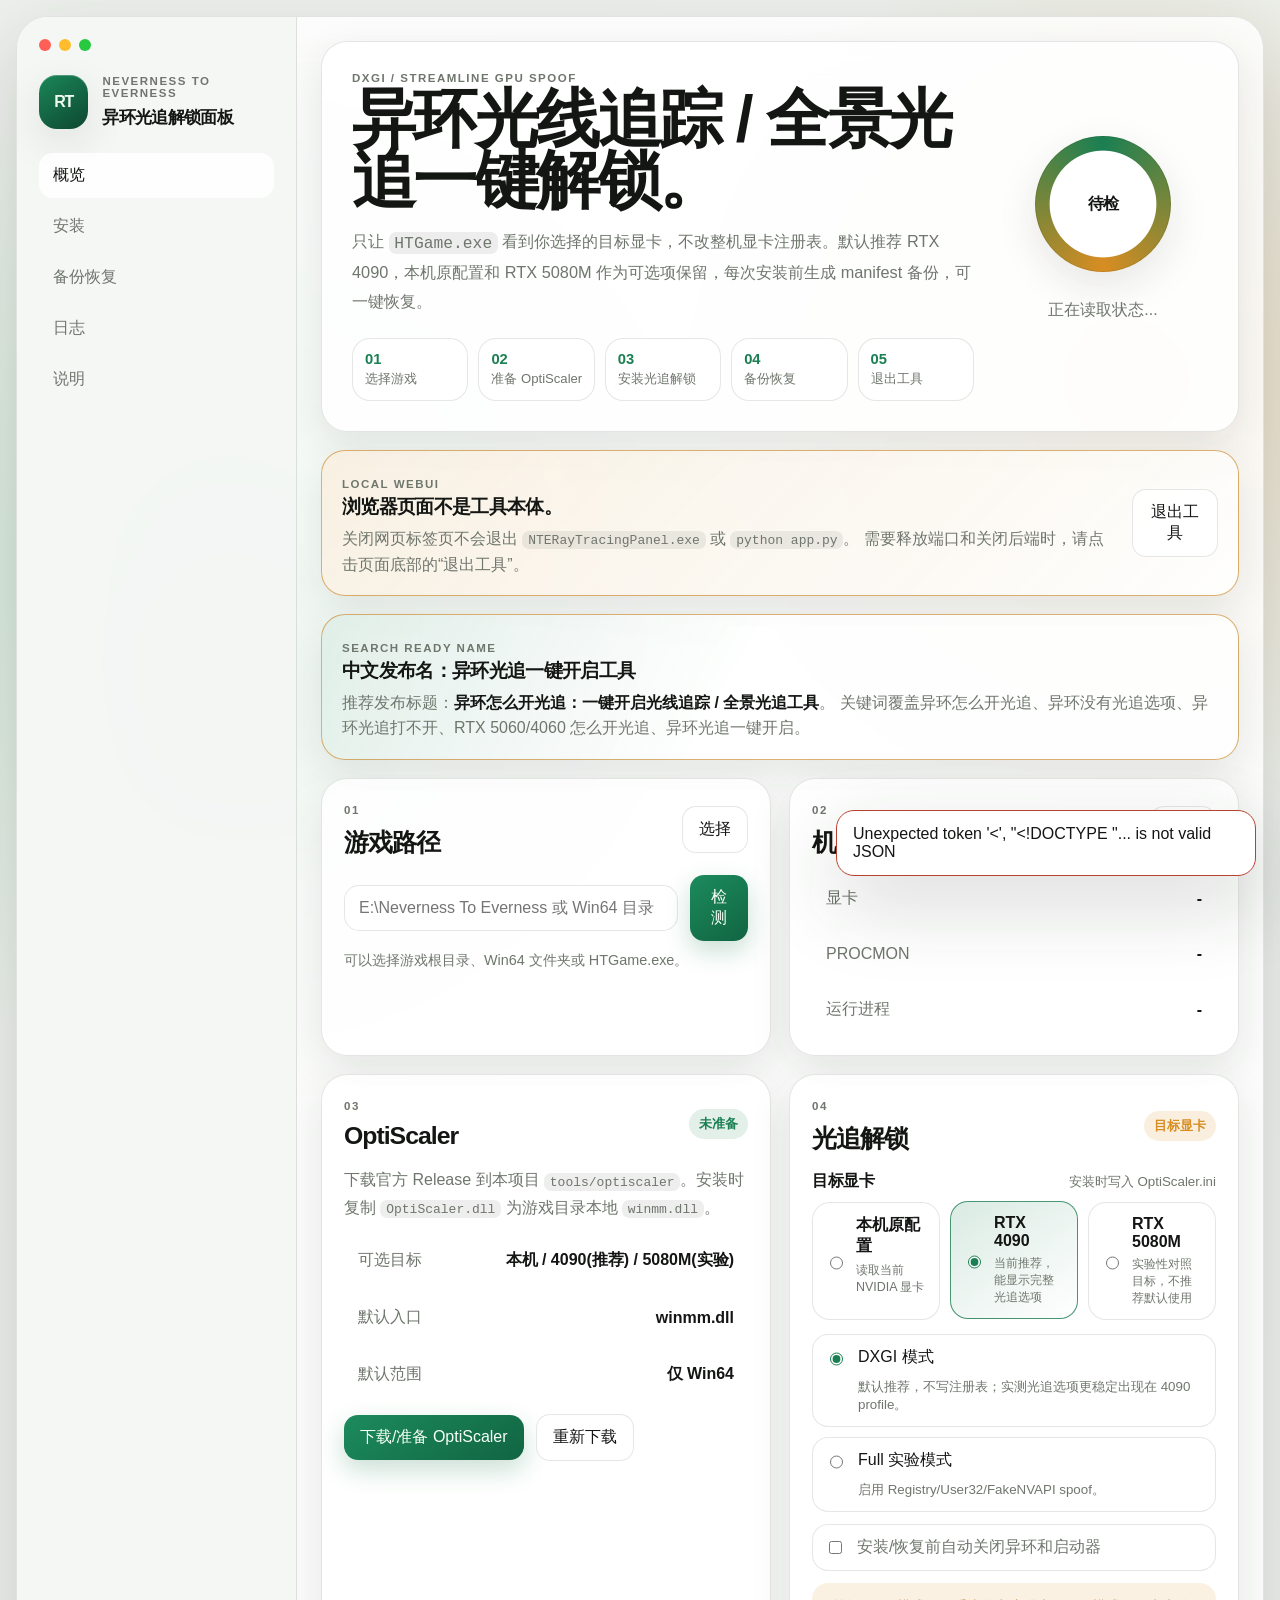
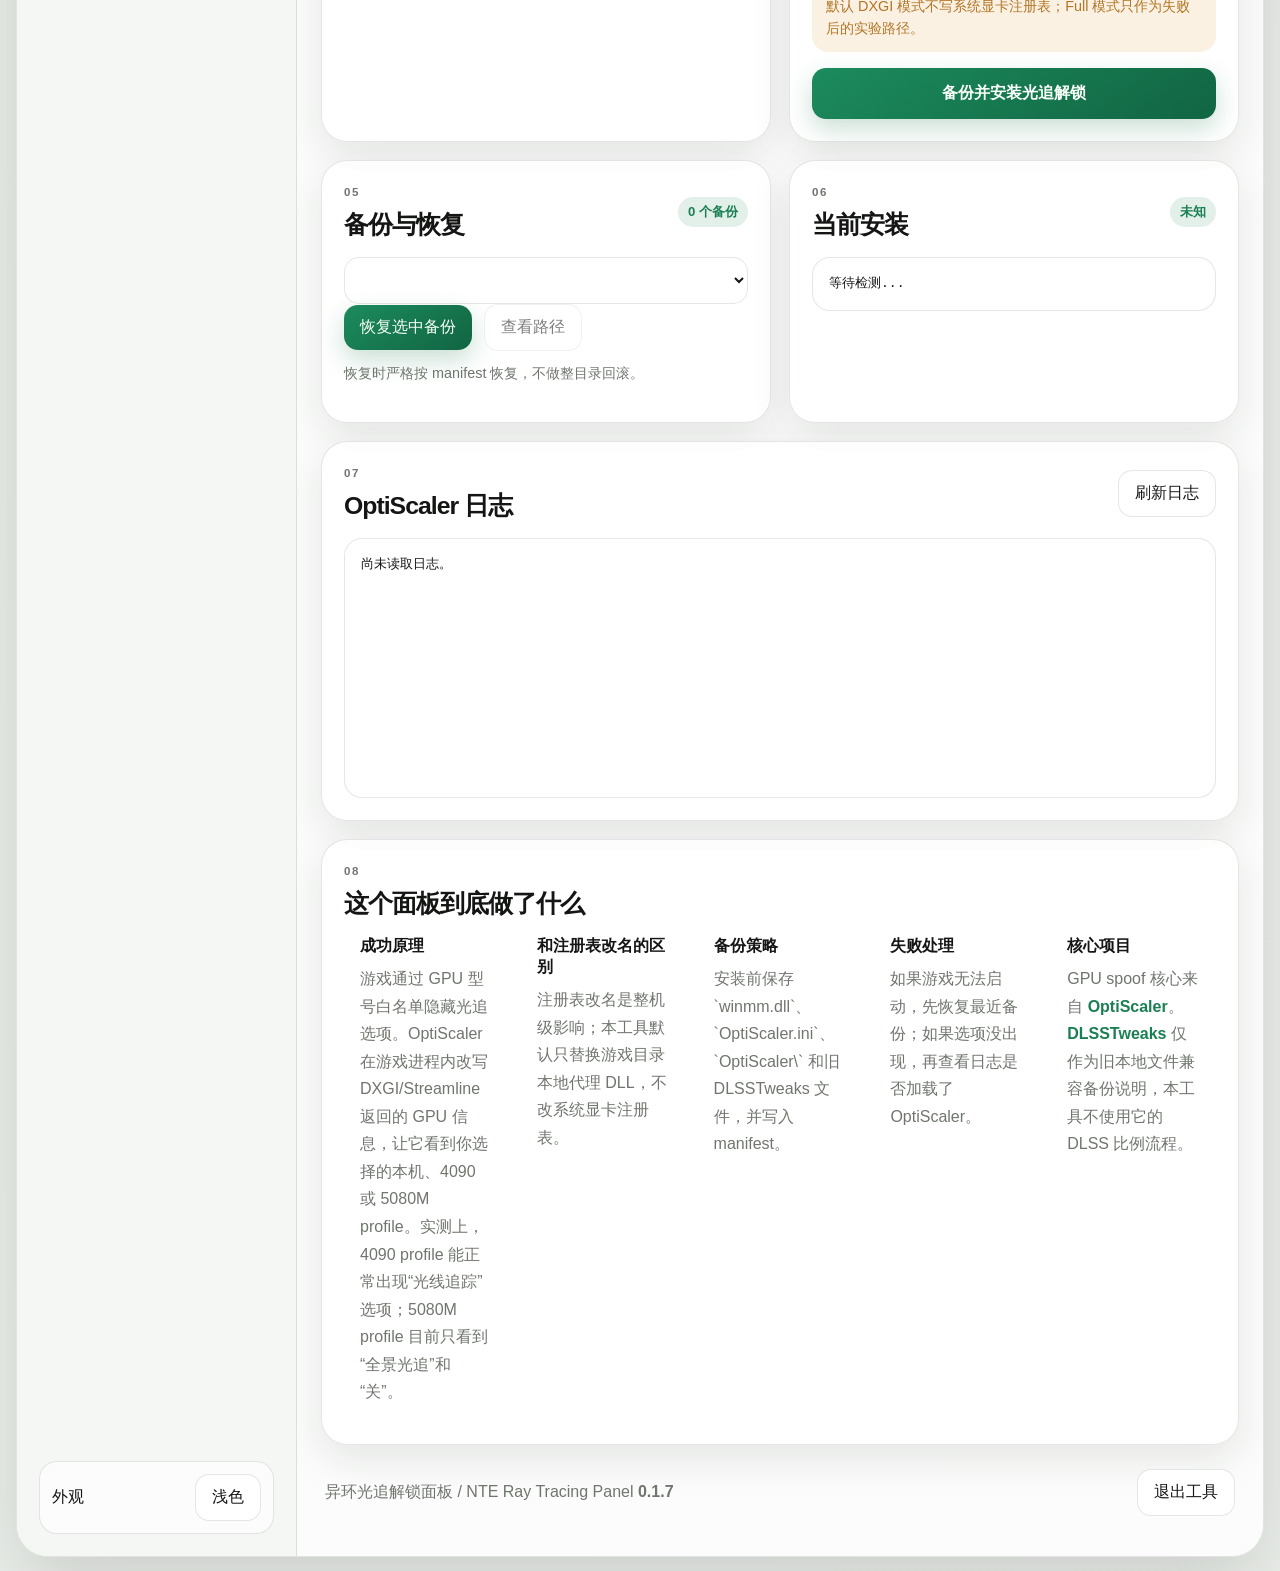
==== commit fc19d18e: "Default 4090 profile and bump to 0.1.7" ====
--- a/web/index.html
+++ b/web/index.html
@@ -42,12 +42,6 @@
           <a href="#explain">说明</a>
         </nav>
         <div class="theme-card">
-          <span>语言</span>
-          <a href="./" style="text-decoration:none;font-size:13px;color:var(--accent);font-weight:600;">中文</a>
-          <span style="color:var(--text-secondary);margin:0 4px;">|</span>
-          <a href="./index.es.html" style="text-decoration:none;font-size:13px;color:var(--text-secondary);">ES</a>
-        </div>
-        <div class="theme-card">
           <span>外观</span>
           <button id="themeToggle" class="theme-toggle" type="button">浅色</button>
         </div>
@@ -59,7 +53,7 @@
             <p class="eyebrow">DXGI / Streamline GPU Spoof</p>
             <h2>异环光线追踪 / 全景光追一键解锁。</h2>
             <p class="hero-copy">
-              只让 <code>HTGame.exe</code> 看到你选择的目标显卡，不改整机显卡注册表。支持本机原配置、RTX 4090、RTX 5080M 三档，每次安装前生成 manifest 备份，可一键恢复。
+              只让 <code>HTGame.exe</code> 看到你选择的目标显卡，不改整机显卡注册表。默认推荐 RTX 4090，本机原配置和 RTX 5080M 作为可选项保留，每次安装前生成 manifest 备份，可一键恢复。
             </p>
             <div class="flow-strip" aria-label="功能流程">
               <div><b>01</b><span>选择游戏</span></div>
@@ -144,7 +138,7 @@
               <code>winmm.dll</code>。
             </p>
             <div class="setting-list">
-              <div><span>可选目标</span><strong>本机 / 4090 / 5080M</strong></div>
+              <div><span>可选目标</span><strong>本机 / 4090(推荐) / 5080M(实验)</strong></div>
               <div><span>默认入口</span><strong>winmm.dll</strong></div>
               <div><span>默认范围</span><strong>仅 Win64</strong></div>
             </div>
@@ -176,17 +170,17 @@
                   </span>
                 </label>
                 <label class="profile-option">
-                  <input type="radio" name="profile" value="rtx4090" />
+                  <input type="radio" name="profile" value="rtx4090" checked />
                   <span>
                     <strong>RTX 4090</strong>
-                    <small>原先验证成功目标</small>
+                    <small>当前推荐，能显示完整光追选项</small>
                   </span>
                 </label>
                 <label class="profile-option">
-                  <input type="radio" name="profile" value="rtx5080m" checked />
+                  <input type="radio" name="profile" value="rtx5080m" />
                   <span>
                     <strong>RTX 5080M</strong>
-                    <small>移动端 50 系目标</small>
+                    <small>实验性对照目标，不推荐默认使用</small>
                   </span>
                 </label>
               </div>
@@ -195,7 +189,7 @@
               <label>
                 <input type="radio" name="mode" value="dxgi" checked />
                 <span>DXGI 模式</span>
-                <small>默认推荐，不写注册表。</small>
+                <small>默认推荐，不写注册表；实测光追选项更稳定出现在 4090 profile。</small>
               </label>
               <label>
                 <input type="radio" name="mode" value="full" />
@@ -260,7 +254,7 @@
           <div class="explain-grid">
             <div>
               <h4>成功原理</h4>
-              <p>游戏通过 GPU 型号白名单隐藏光追选项。OptiScaler 在游戏进程内改写 DXGI/Streamline 返回的 GPU 信息，让它看到你选择的本机、4090 或 5080M profile。</p>
+              <p>游戏通过 GPU 型号白名单隐藏光追选项。OptiScaler 在游戏进程内改写 DXGI/Streamline 返回的 GPU 信息，让它看到你选择的本机、4090 或 5080M profile。实测上，4090 profile 能正常出现“光线追踪”选项；5080M profile 目前只看到“全景光追”和“关”。</p>
             </div>
             <div>
               <h4>和注册表改名的区别</h4>
@@ -285,7 +279,7 @@
         </section>
 
         <footer class="footer">
-          <span>异环光追解锁面板 / NTE Ray Tracing Panel <b id="versionText">0.1.6</b></span>
+          <span>异环光追解锁面板 / NTE Ray Tracing Panel <b id="versionText">0.1.7</b></span>
           <button id="shutdownBtn" class="ghost" type="button">退出工具</button>
         </footer>
       </section>
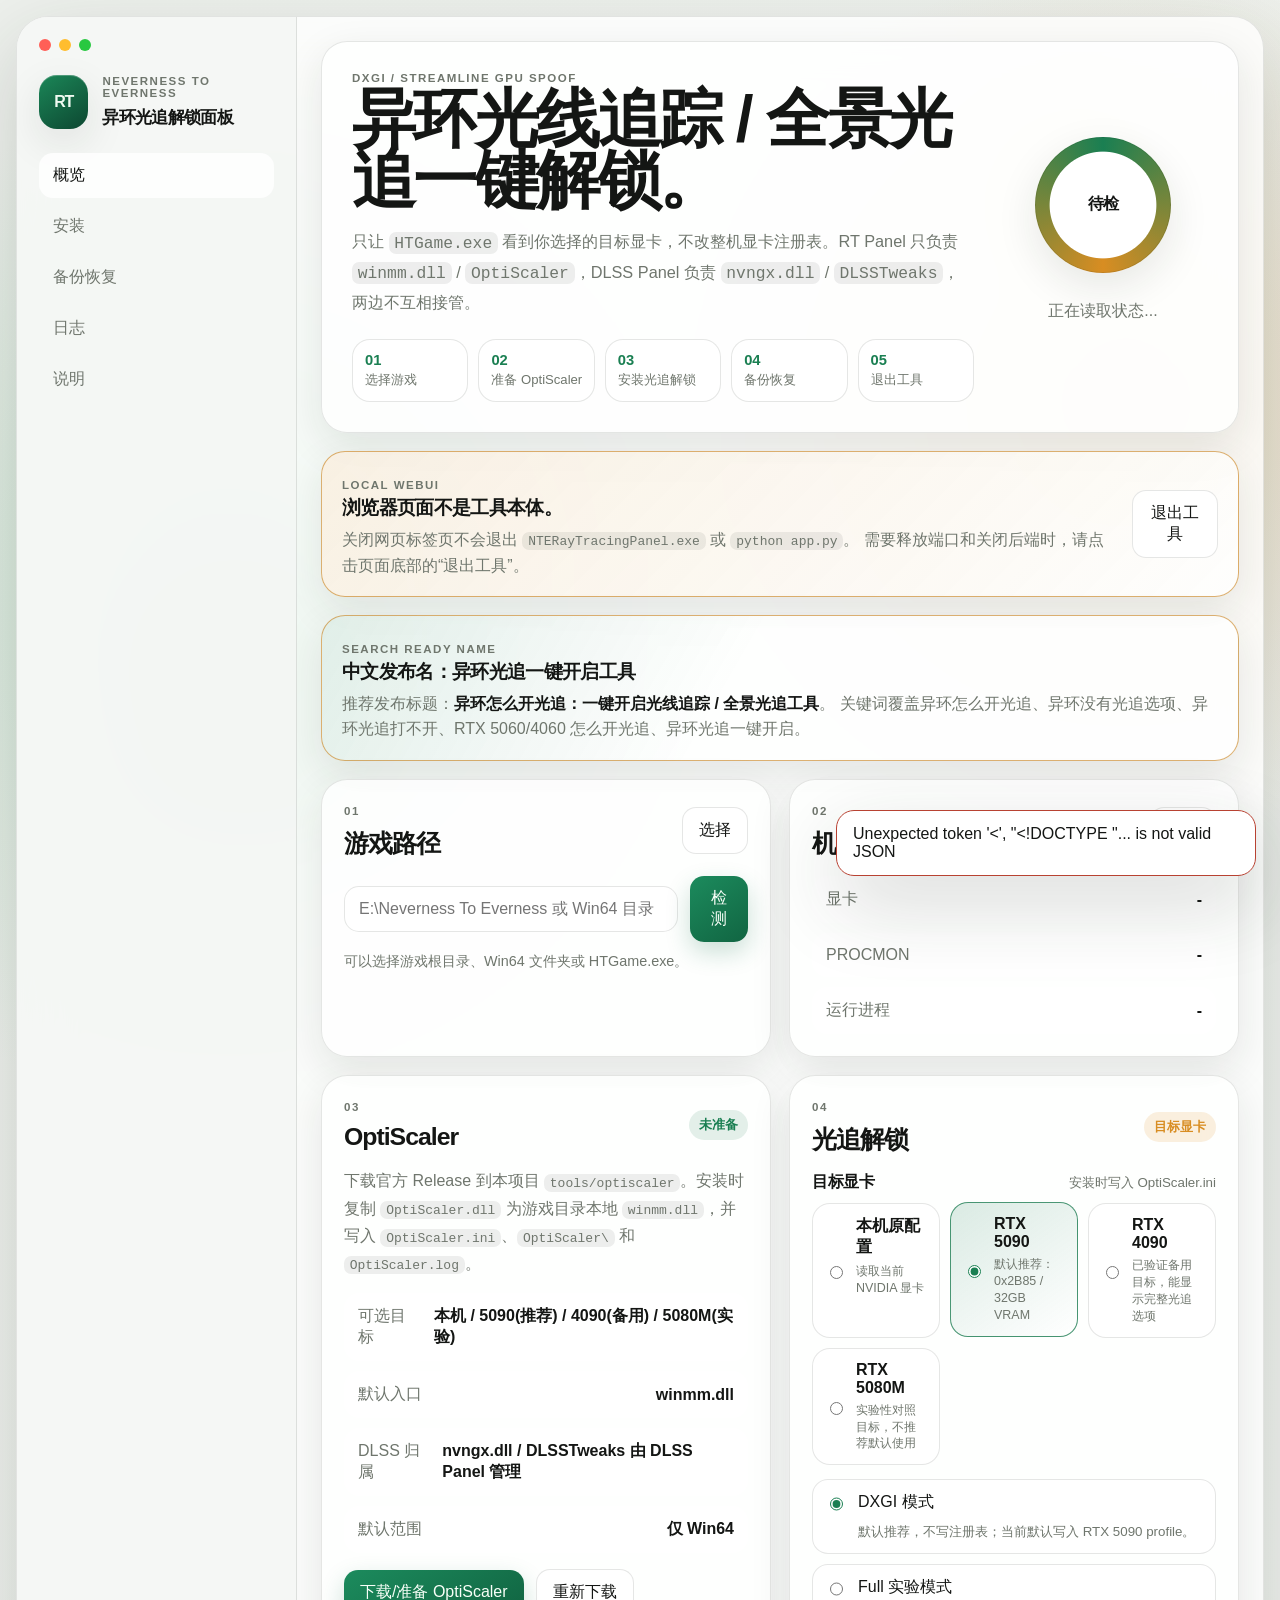
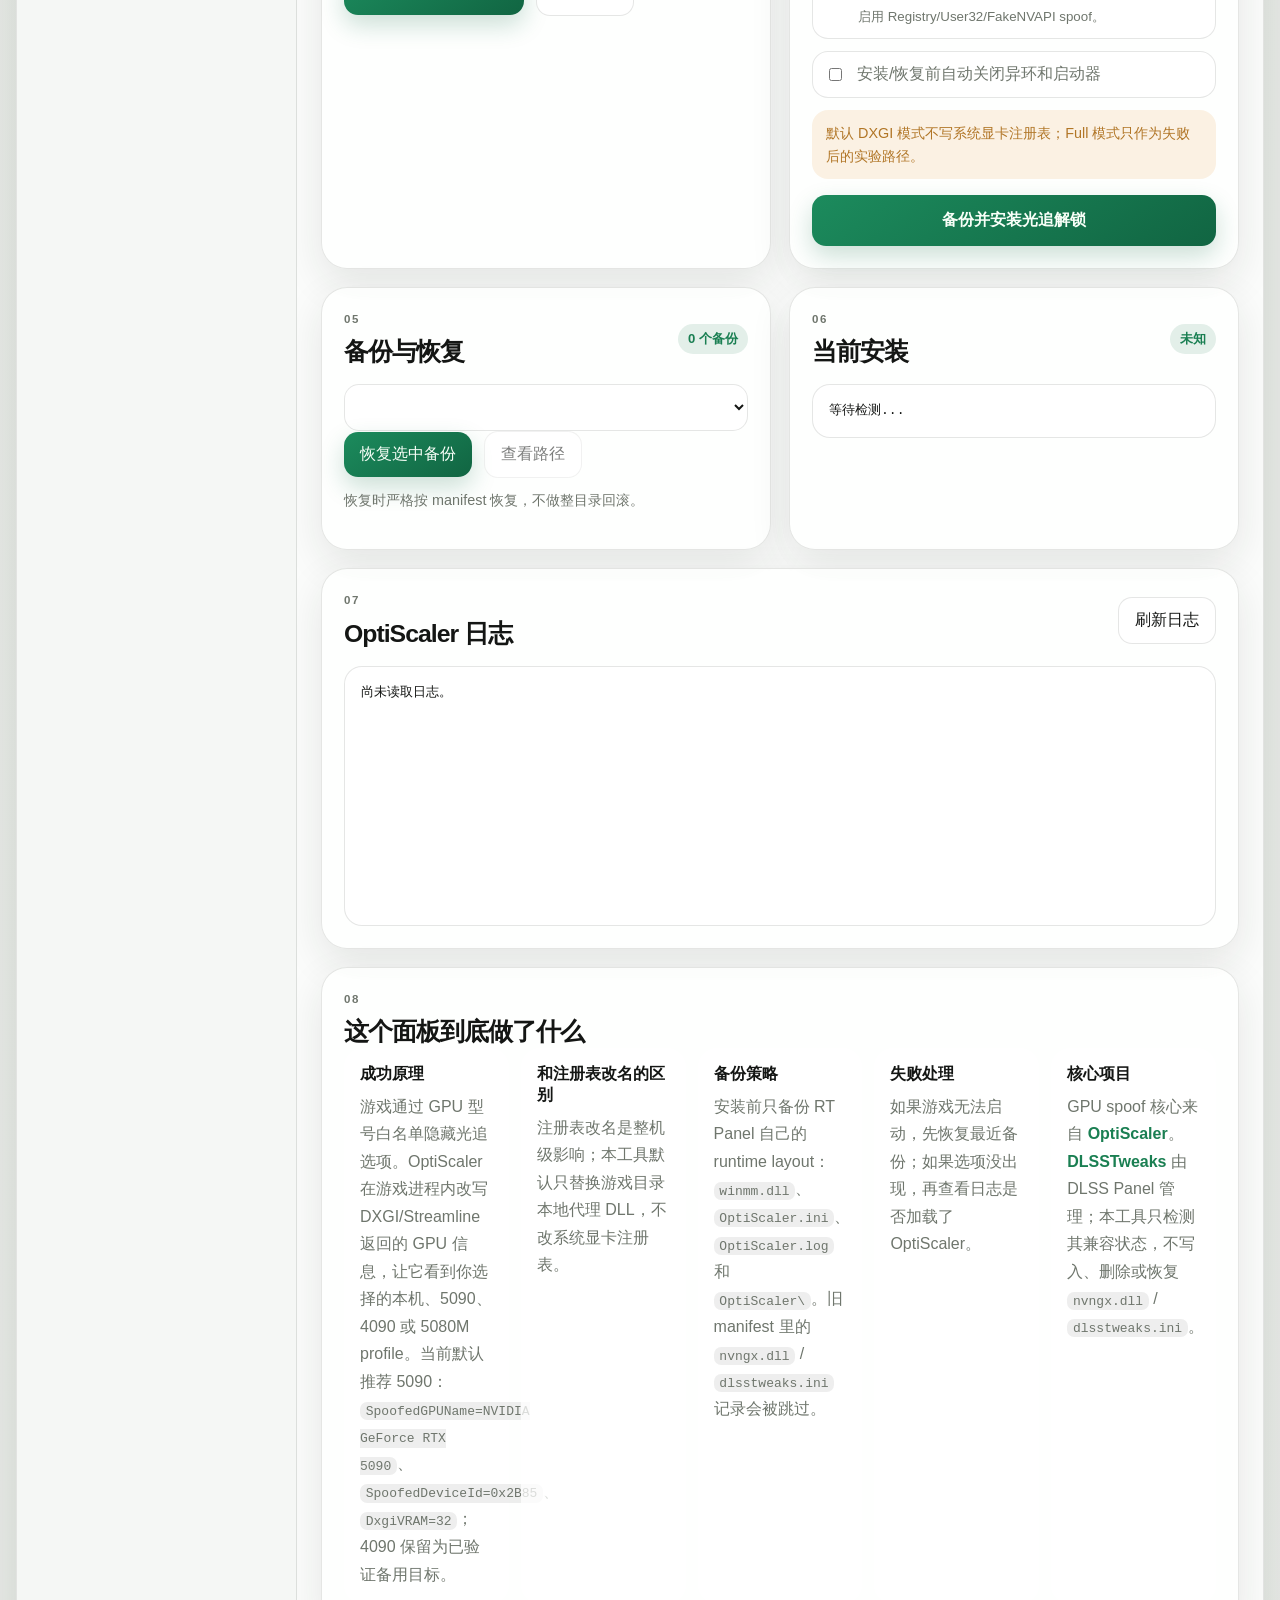
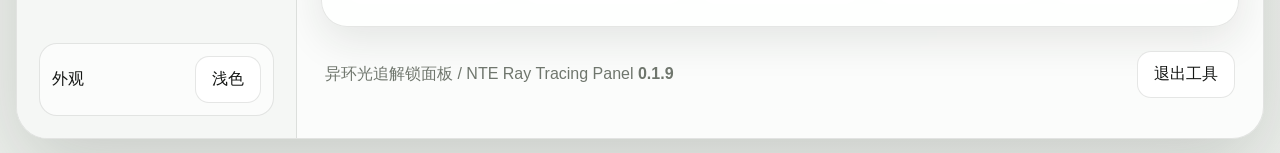
==== commit ee0d6141: "Release v0.1.9" ====
--- a/web/index.html
+++ b/web/index.html
@@ -53,7 +53,7 @@
             <p class="eyebrow">DXGI / Streamline GPU Spoof</p>
             <h2>异环光线追踪 / 全景光追一键解锁。</h2>
             <p class="hero-copy">
-              只让 <code>HTGame.exe</code> 看到你选择的目标显卡，不改整机显卡注册表。默认推荐 RTX 4090，本机原配置和 RTX 5080M 作为可选项保留，每次安装前生成 manifest 备份，可一键恢复。
+              只让 <code>HTGame.exe</code> 看到你选择的目标显卡，不改整机显卡注册表。RT Panel 只负责 <code>winmm.dll</code> / <code>OptiScaler</code>，DLSS Panel 负责 <code>nvngx.dll</code> / <code>DLSSTweaks</code>，两边不互相接管。
             </p>
             <div class="flow-strip" aria-label="功能流程">
               <div><b>01</b><span>选择游戏</span></div>
@@ -135,11 +135,12 @@
             </div>
             <p>
               下载官方 Release 到本项目 <code>tools/optiscaler</code>。安装时复制 <code>OptiScaler.dll</code> 为游戏目录本地
-              <code>winmm.dll</code>。
+              <code>winmm.dll</code>，并写入 <code>OptiScaler.ini</code>、<code>OptiScaler\</code> 和 <code>OptiScaler.log</code>。
             </p>
             <div class="setting-list">
-              <div><span>可选目标</span><strong>本机 / 4090(推荐) / 5080M(实验)</strong></div>
+              <div><span>可选目标</span><strong>本机 / 5090(推荐) / 4090(备用) / 5080M(实验)</strong></div>
               <div><span>默认入口</span><strong>winmm.dll</strong></div>
+              <div><span>DLSS 归属</span><strong>nvngx.dll / DLSSTweaks 由 DLSS Panel 管理</strong></div>
               <div><span>默认范围</span><strong>仅 Win64</strong></div>
             </div>
             <div class="actions">
@@ -170,10 +171,17 @@
                   </span>
                 </label>
                 <label class="profile-option">
-                  <input type="radio" name="profile" value="rtx4090" checked />
+                  <input type="radio" name="profile" value="rtx5090" checked />
+                  <span>
+                    <strong>RTX 5090</strong>
+                    <small>默认推荐：0x2B85 / 32GB VRAM</small>
+                  </span>
+                </label>
+                <label class="profile-option">
+                  <input type="radio" name="profile" value="rtx4090" />
                   <span>
                     <strong>RTX 4090</strong>
-                    <small>当前推荐，能显示完整光追选项</small>
+                    <small>已验证备用目标，能显示完整光追选项</small>
                   </span>
                 </label>
                 <label class="profile-option">
@@ -189,7 +197,7 @@
               <label>
                 <input type="radio" name="mode" value="dxgi" checked />
                 <span>DXGI 模式</span>
-                <small>默认推荐，不写注册表；实测光追选项更稳定出现在 4090 profile。</small>
+                <small>默认推荐，不写注册表；当前默认写入 RTX 5090 profile。</small>
               </label>
               <label>
                 <input type="radio" name="mode" value="full" />
@@ -254,7 +262,7 @@
           <div class="explain-grid">
             <div>
               <h4>成功原理</h4>
-              <p>游戏通过 GPU 型号白名单隐藏光追选项。OptiScaler 在游戏进程内改写 DXGI/Streamline 返回的 GPU 信息，让它看到你选择的本机、4090 或 5080M profile。实测上，4090 profile 能正常出现“光线追踪”选项；5080M profile 目前只看到“全景光追”和“关”。</p>
+              <p>游戏通过 GPU 型号白名单隐藏光追选项。OptiScaler 在游戏进程内改写 DXGI/Streamline 返回的 GPU 信息，让它看到你选择的本机、5090、4090 或 5080M profile。当前默认推荐 5090：<code>SpoofedGPUName=NVIDIA GeForce RTX 5090</code>、<code>SpoofedDeviceId=0x2B85</code>、<code>DxgiVRAM=32</code>；4090 保留为已验证备用目标。</p>
             </div>
             <div>
               <h4>和注册表改名的区别</h4>
@@ -262,7 +270,7 @@
             </div>
             <div>
               <h4>备份策略</h4>
-              <p>安装前保存 `winmm.dll`、`OptiScaler.ini`、`OptiScaler\` 和旧 DLSSTweaks 文件，并写入 manifest。</p>
+              <p>安装前只备份 RT Panel 自己的 runtime layout：<code>winmm.dll</code>、<code>OptiScaler.ini</code>、<code>OptiScaler.log</code> 和 <code>OptiScaler\</code>。旧 manifest 里的 <code>nvngx.dll</code> / <code>dlsstweaks.ini</code> 记录会被跳过。</p>
             </div>
             <div>
               <h4>失败处理</h4>
@@ -272,14 +280,14 @@
               <h4>核心项目</h4>
               <p>
                 GPU spoof 核心来自 <a href="https://github.com/optiscaler/OptiScaler">OptiScaler</a>。
-                <a href="https://github.com/emoose/DLSSTweaks">DLSSTweaks</a> 仅作为旧本地文件兼容备份说明，本工具不使用它的 DLSS 比例流程。
+                <a href="https://github.com/emoose/DLSSTweaks">DLSSTweaks</a> 由 DLSS Panel 管理；本工具只检测其兼容状态，不写入、删除或恢复 <code>nvngx.dll</code> / <code>dlsstweaks.ini</code>。
               </p>
             </div>
           </div>
         </section>
 
         <footer class="footer">
-          <span>异环光追解锁面板 / NTE Ray Tracing Panel <b id="versionText">0.1.7</b></span>
+          <span>异环光追解锁面板 / NTE Ray Tracing Panel <b id="versionText">0.1.9</b></span>
           <button id="shutdownBtn" class="ghost" type="button">退出工具</button>
         </footer>
       </section>
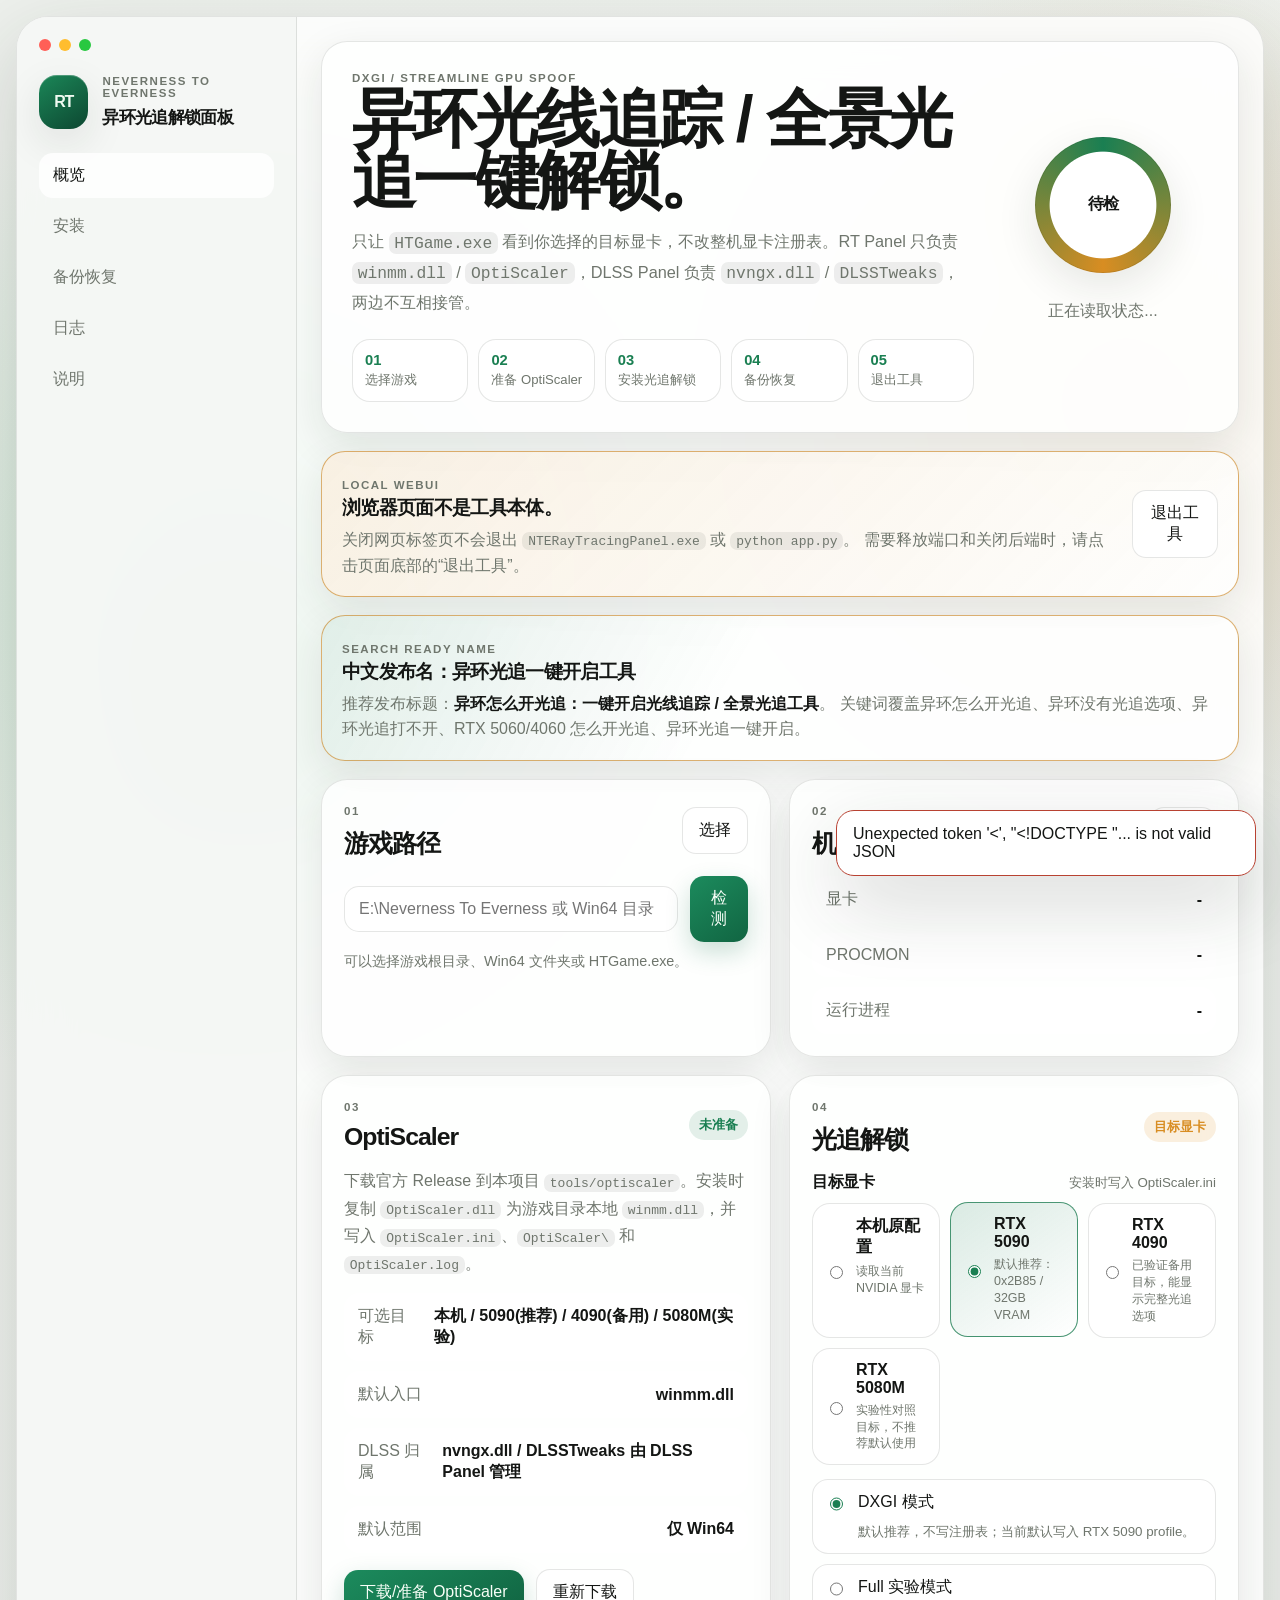
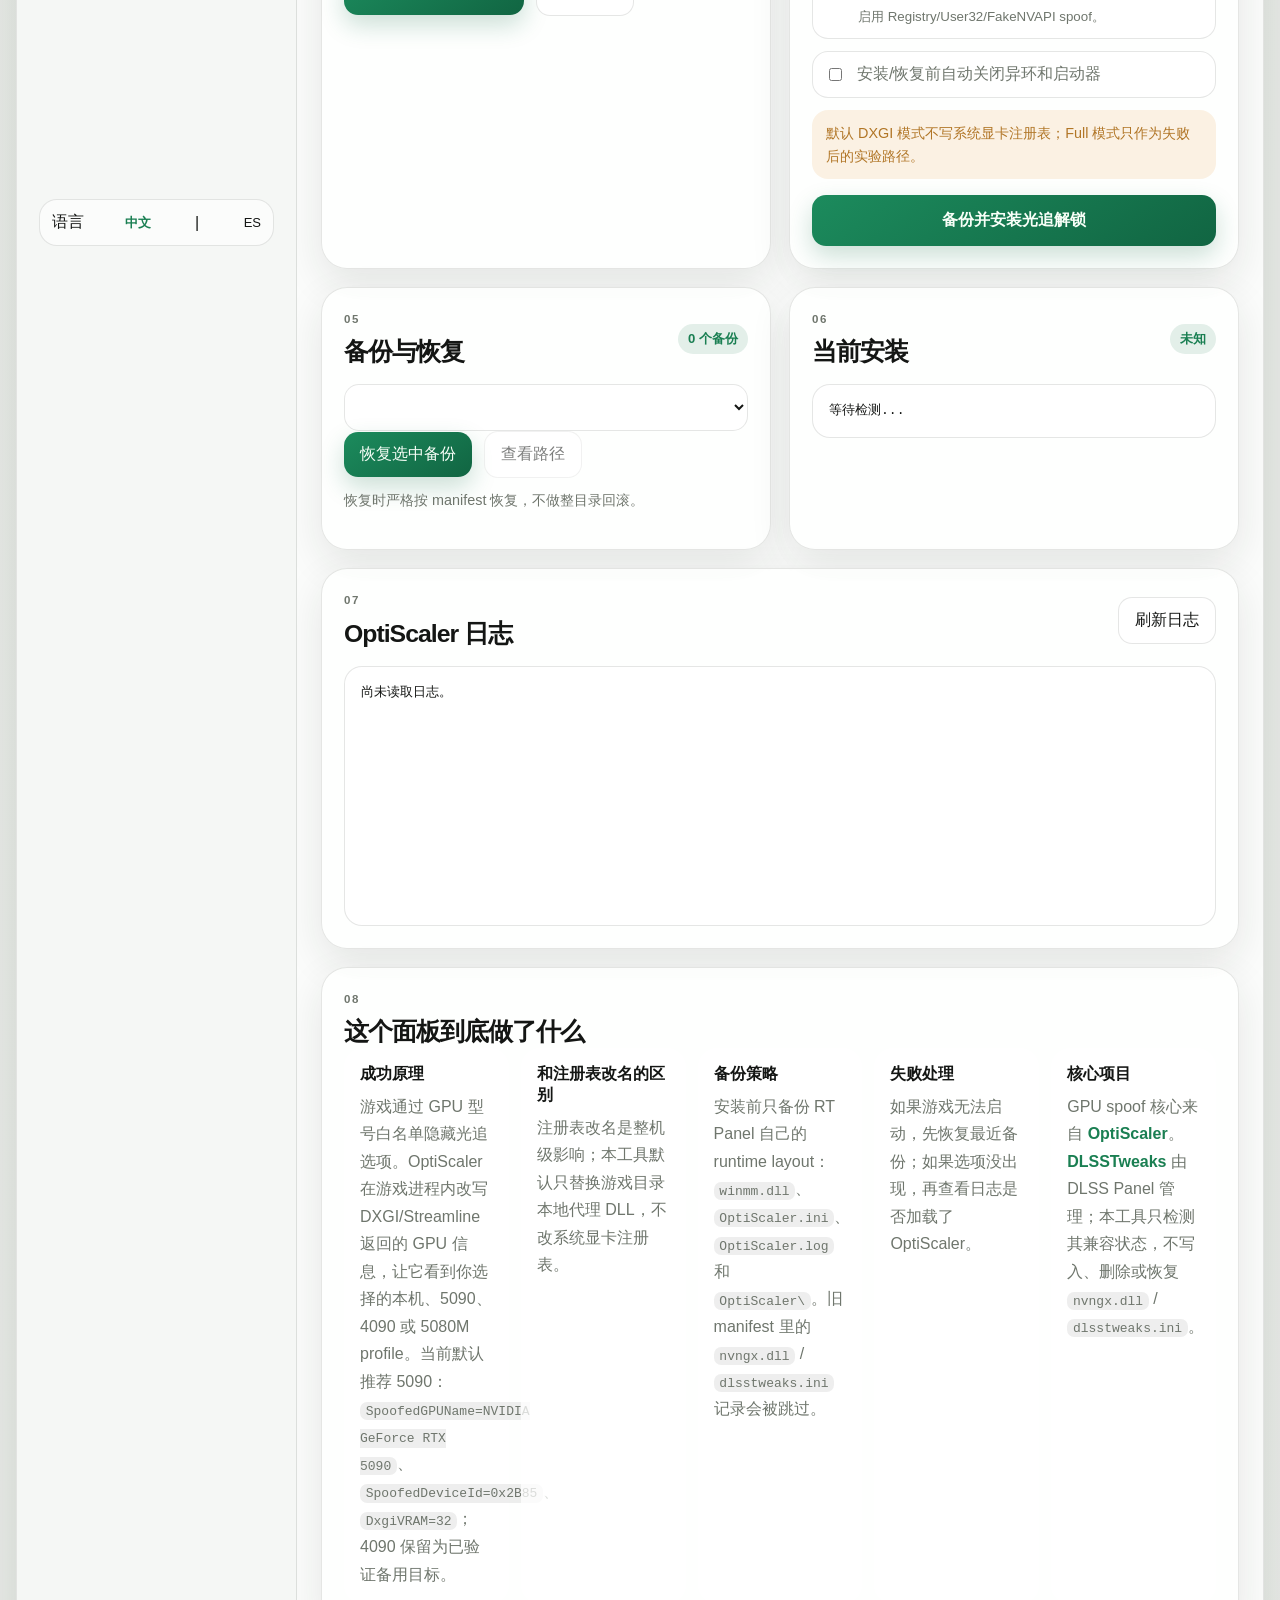
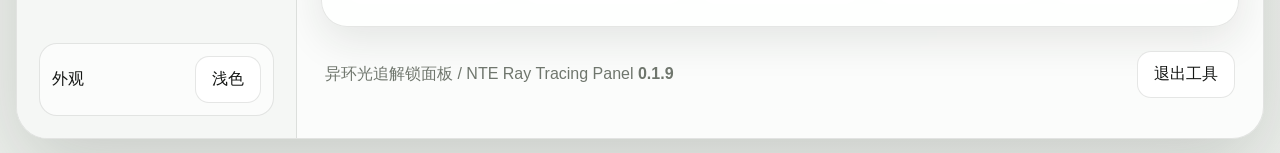
==== commit 515a6e81: "Merge 3bdf6eda41d6bf2d4e4b8a2cec5846b4b097e34f into ee0d6141b56bcd969cff317cc43ddb5605f6a56b" ====
--- a/web/index.html
+++ b/web/index.html
@@ -41,6 +41,12 @@
           <a href="#logs">日志</a>
           <a href="#explain">说明</a>
         </nav>
+        <div class="theme-card">
+          <span>语言</span>
+          <a href="./" style="text-decoration:none;font-size:13px;color:var(--accent);font-weight:600;">中文</a>
+          <span style="color:var(--text-secondary);margin:0 4px;">|</span>
+          <a href="./index.es.html" style="text-decoration:none;font-size:13px;color:var(--text-secondary);">ES</a>
+        </div>
         <div class="theme-card">
           <span>外观</span>
           <button id="themeToggle" class="theme-toggle" type="button">浅色</button>
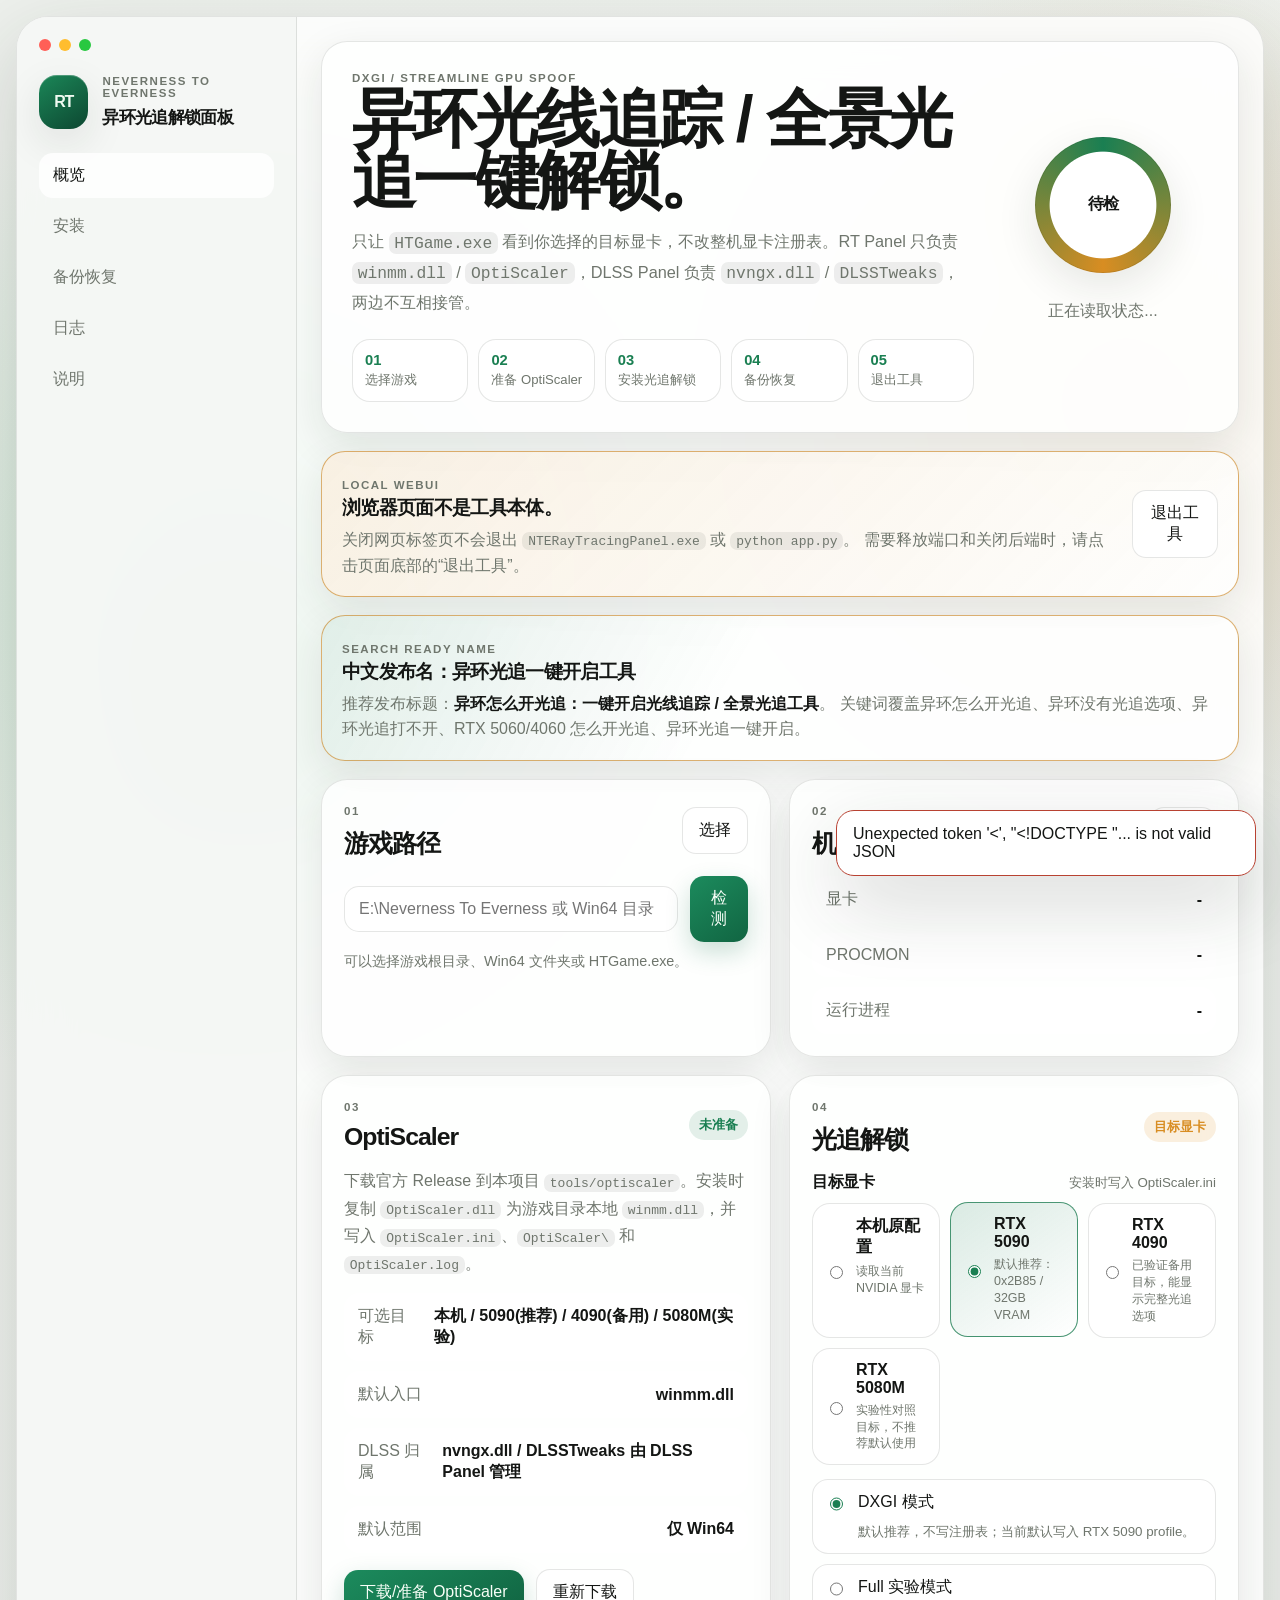
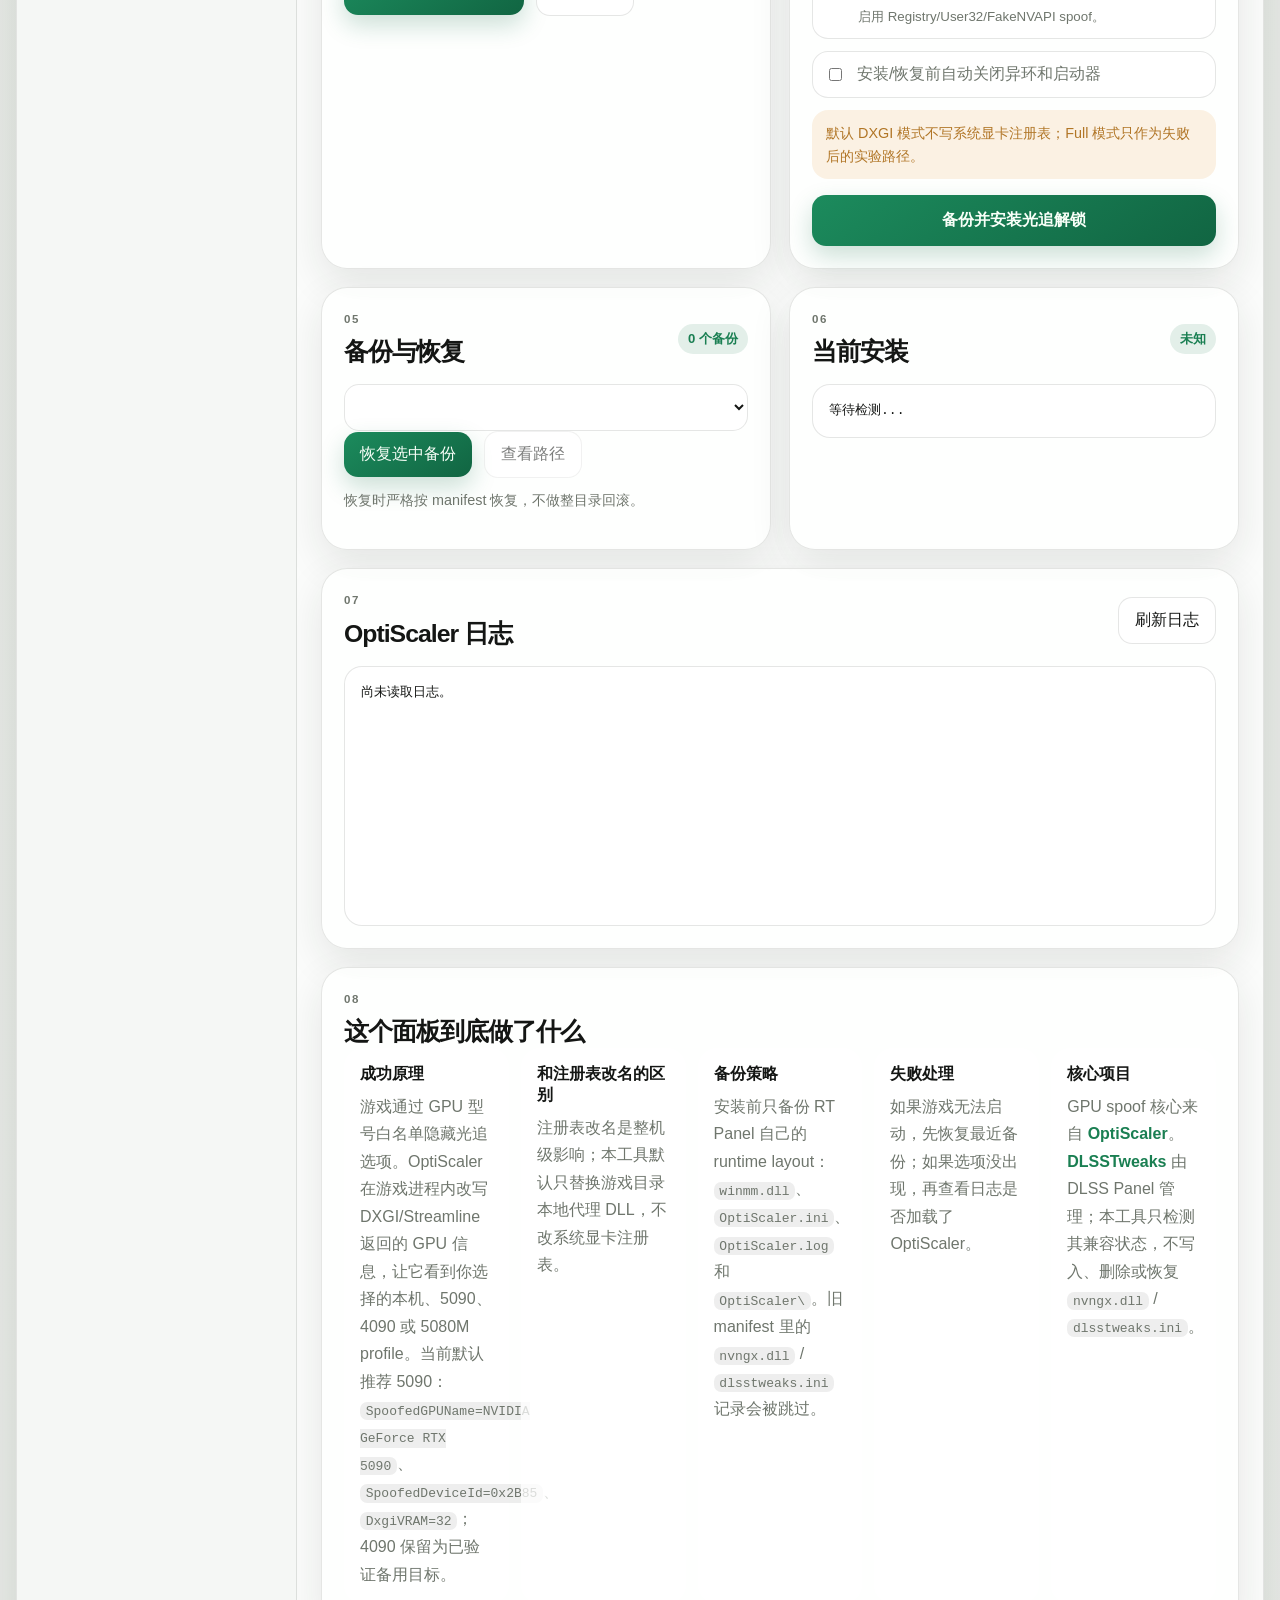
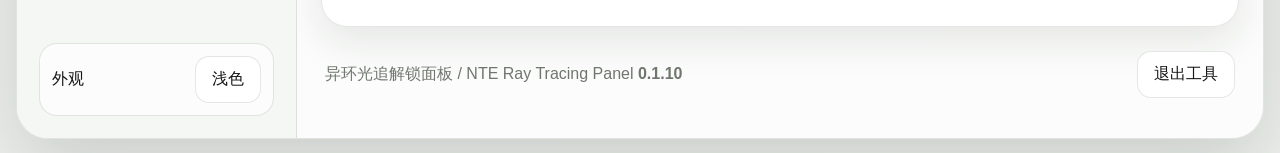
==== commit ed3f6eaa: "Release v0.1.10" ====
--- a/web/index.html
+++ b/web/index.html
@@ -42,12 +42,6 @@
           <a href="#explain">说明</a>
         </nav>
         <div class="theme-card">
-          <span>语言</span>
-          <a href="./" style="text-decoration:none;font-size:13px;color:var(--accent);font-weight:600;">中文</a>
-          <span style="color:var(--text-secondary);margin:0 4px;">|</span>
-          <a href="./index.es.html" style="text-decoration:none;font-size:13px;color:var(--text-secondary);">ES</a>
-        </div>
-        <div class="theme-card">
           <span>外观</span>
           <button id="themeToggle" class="theme-toggle" type="button">浅色</button>
         </div>
@@ -293,7 +287,7 @@
         </section>
 
         <footer class="footer">
-          <span>异环光追解锁面板 / NTE Ray Tracing Panel <b id="versionText">0.1.9</b></span>
+          <span>异环光追解锁面板 / NTE Ray Tracing Panel <b id="versionText">0.1.10</b></span>
           <button id="shutdownBtn" class="ghost" type="button">退出工具</button>
         </footer>
       </section>
--- a/web/styles.css
+++ b/web/styles.css
@@ -661,6 +661,7 @@
   color: var(--text);
   background: var(--panel-solid);
   box-shadow: var(--shadow);
+  white-space: pre-wrap;
   opacity: 0;
   transform: translateY(12px);
   transition: 180ms ease;
